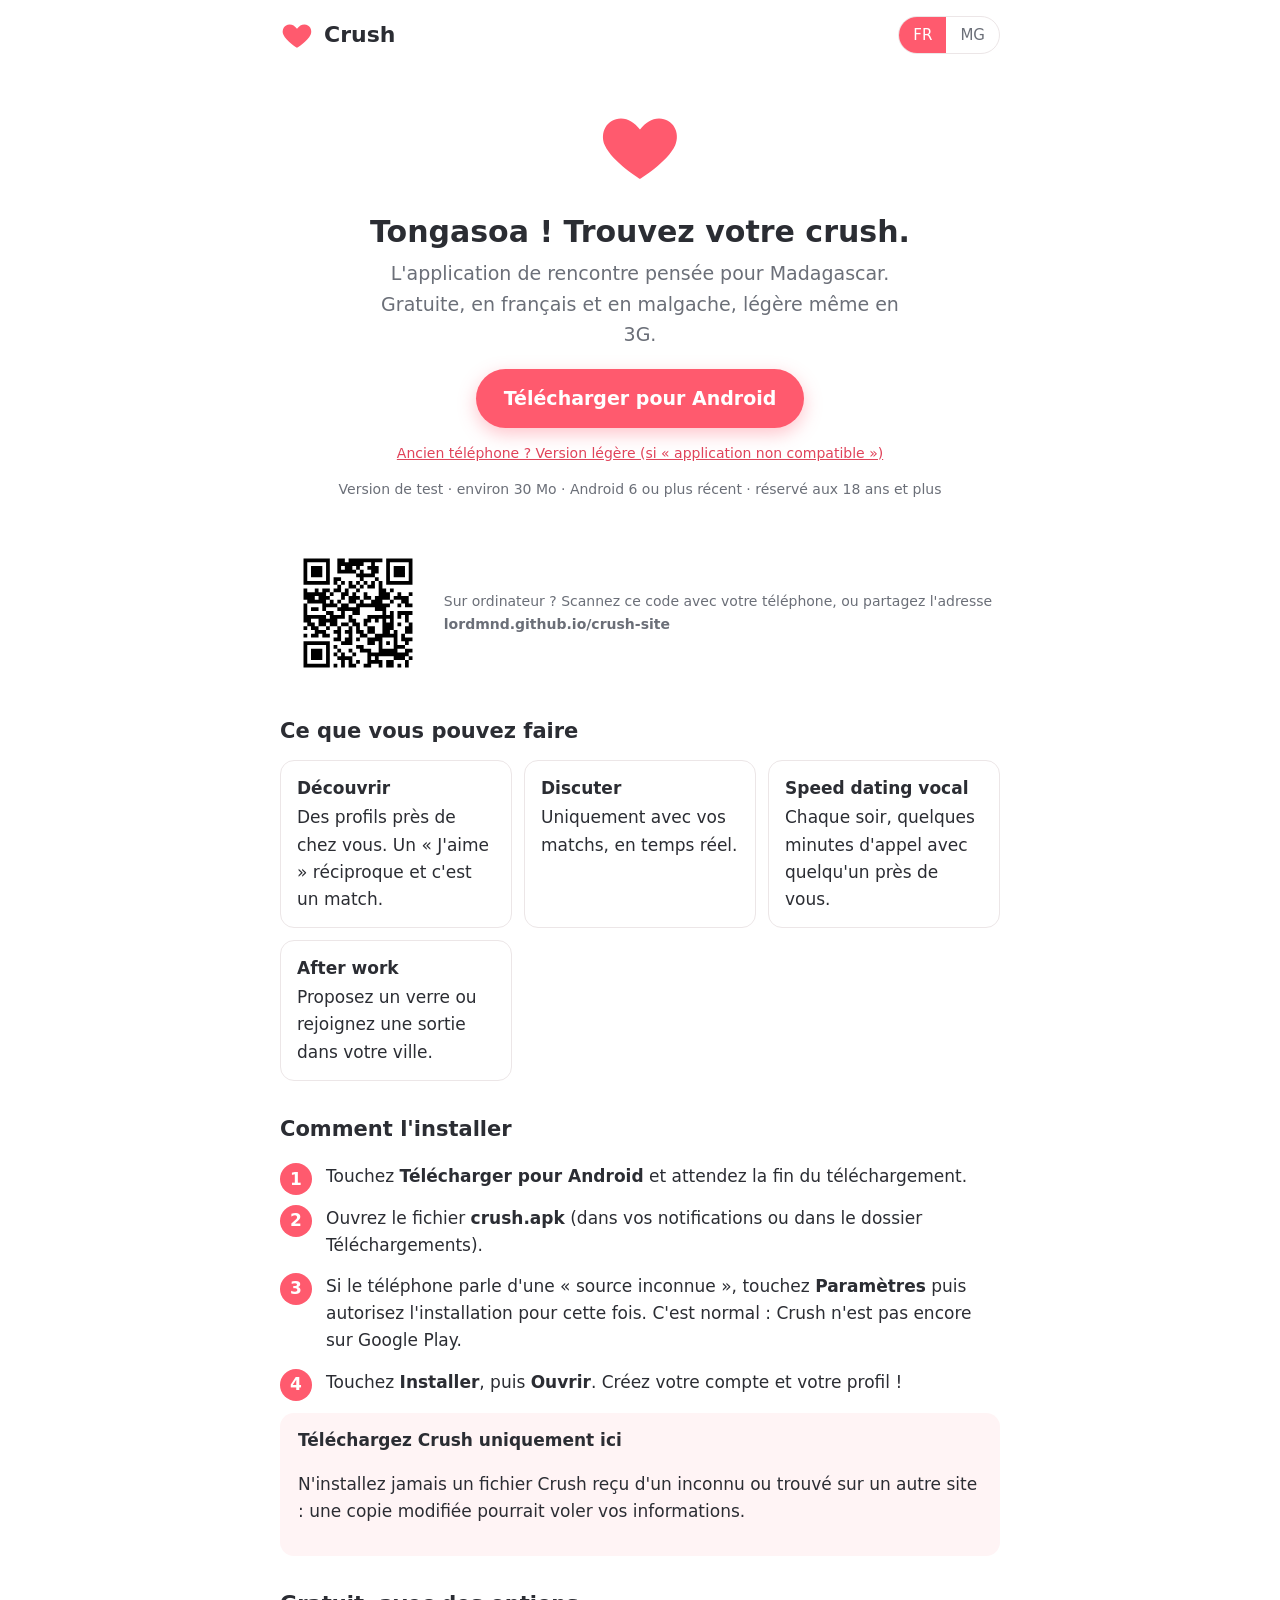
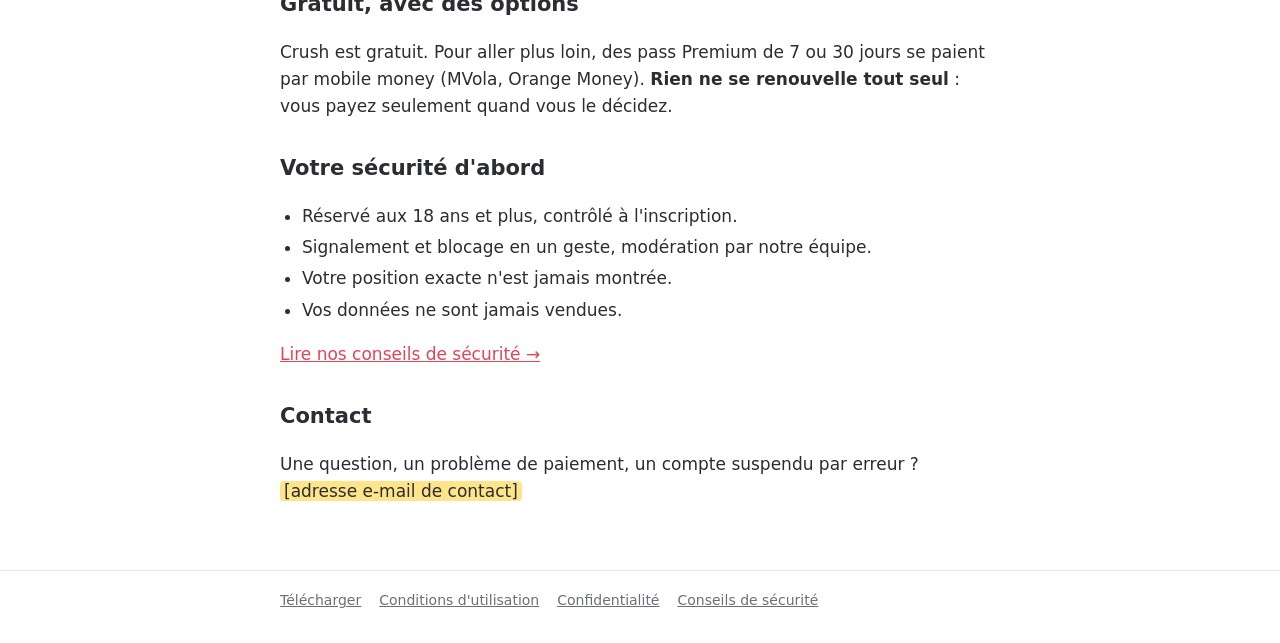
==== index.html @ 7dc88dc1 "APK de test 17 dans telecharger/ Co-Authored-By: Claude Opus 5.5 <noreply@anthropic.com> Claude-Sess" ====
<!DOCTYPE html>
<html lang="fr">
<head>
<meta charset="utf-8">
<meta name="viewport" content="width=device-width, initial-scale=1">
<title>Crush — L'appli de rencontre de Madagascar</title>
<meta name="titre-fr" content="Crush — L'appli de rencontre de Madagascar">
<meta name="titre-mg" content="Crush — Application fihaonana eto Madagasikara">
<meta name="description" content="Crush, l'application de rencontre pensée pour Madagascar. Gratuite, en français et en malgache. Téléchargez-la pour Android.">
<meta name="theme-color" content="#FF5A6E">
<meta property="og:title" content="Crush — L'appli de rencontre de Madagascar">
<meta property="og:description" content="Gratuite, en français et en malgache. Téléchargez-la pour Android.">
<link rel="icon" href="data:image/svg+xml,%3Csvg xmlns='http://www.w3.org/2000/svg' viewBox='0 0 24 24'%3E%3Cpath fill='%23FF5A6E' d='M12 21s-7.5-4.6-9.6-9.2C.9 8.4 3 4.5 6.8 4.5c2.1 0 3.6 1.1 5.2 3 1.6-1.9 3.1-3 5.2-3 3.8 0 5.9 3.9 4.4 7.3C19.5 16.4 12 21 12 21z'/%3E%3C/svg%3E">
<link rel="stylesheet" href="style.css">
<script src="langue.js"></script>
</head>
<body>
<header class="entete">
  <a class="logo" href="index.html"><svg viewBox="0 0 24 24" aria-hidden="true"><path fill="#FF5A6E" d="M12 21s-7.5-4.6-9.6-9.2C.9 8.4 3 4.5 6.8 4.5c2.1 0 3.6 1.1 5.2 3 1.6-1.9 3.1-3 5.2-3 3.8 0 5.9 3.9 4.4 7.3C19.5 16.4 12 21 12 21z"/></svg>Crush</a>
  <div class="langues" role="group" aria-label="Langue / Fiteny"><button data-lang="fr">FR</button><button data-lang="mg">MG</button></div>
</header>

<main>
<section class="hero">
  <svg class="coeur" viewBox="0 0 24 24" aria-hidden="true"><path fill="#FF5A6E" d="M12 21s-7.5-4.6-9.6-9.2C.9 8.4 3 4.5 6.8 4.5c2.1 0 3.6 1.1 5.2 3 1.6-1.9 3.1-3 5.2-3 3.8 0 5.9 3.9 4.4 7.3C19.5 16.4 12 21 12 21z"/></svg>
  <h1><span lang="fr">Tongasoa ! Trouvez votre crush.</span><span lang="mg">Tongasoa ! Hitady ny crush-nao.</span></h1>
  <p class="accroche">
    <span lang="fr">L'application de rencontre pensée pour Madagascar. Gratuite, en français et en malgache, légère même en 3G.</span>
    <span lang="mg">Application fihaonana natao ho an'i Madagasikara. Maimaim-poana, amin'ny teny frantsay sy malagasy, maivana na dia amin'ny 3G aza.</span>
  </p>
  <a class="bouton" id="telecharger" href="telecharger/crush.apk">
    <span lang="fr">Télécharger pour Android</span><span lang="mg">Haka ho an'ny Android</span>
  </a>
  <p class="petit"><a href="telecharger/crush-ancien-telephone.apk">
    <span lang="fr">Ancien téléphone ? Version légère (si « application non compatible »)</span>
    <span lang="mg">Finday taloha ? Dika maivana (raha « application non compatible »)</span></a></p>
  <p class="petit">
    <span lang="fr">Version de test · environ 30 Mo · Android 6 ou plus récent · réservé aux 18 ans et plus</span>
    <span lang="mg">Dika fanandramana · eo amin'ny 30 Mo · Android 6 na vaovao kokoa · ho an'ny 18 taona no ho miakatra ihany</span>
  </p>
</section>

<div class="qr">
  <img src="qr.svg" alt="QR code lordmnd.github.io/crush-site">
  <p class="petit"><span lang="fr">Sur ordinateur ? Scannez ce code avec votre téléphone, ou partagez l'adresse<br><strong>lordmnd.github.io/crush-site</strong></span>
  <span lang="mg">Amin'ny ordinatera ? Scanne amin'ny findainao ity kaody ity, na zarao ny adiresy<br><strong>lordmnd.github.io/crush-site</strong></span></p>
</div>

<h2><span lang="fr">Ce que vous pouvez faire</span><span lang="mg">Izay azonao atao</span></h2>
<div class="grille">
  <div class="carte"><strong><span lang="fr">Découvrir</span><span lang="mg">Hijery</span></strong>
    <span lang="fr">Des profils près de chez vous. Un « J'aime » réciproque et c'est un match.</span>
    <span lang="mg">Mombamomba olona akaiky anao. Raha samy manindry « Tiako » dia match.</span></div>
  <div class="carte"><strong><span lang="fr">Discuter</span><span lang="mg">Hiresaka</span></strong>
    <span lang="fr">Uniquement avec vos matchs, en temps réel.</span>
    <span lang="mg">Amin'ireo nifanaraka taminao ihany, mivantana.</span></div>
  <div class="carte"><strong><span lang="fr">Speed dating vocal</span><span lang="mg">Speed dating amin'ny feo</span></strong>
    <span lang="fr">Chaque soir, quelques minutes d'appel avec quelqu'un près de vous.</span>
    <span lang="mg">Isak'alina, antso minitra vitsy amin'olona akaiky anao.</span></div>
  <div class="carte"><strong>After work</strong>
    <span lang="fr">Proposez un verre ou rejoignez une sortie dans votre ville.</span>
    <span lang="mg">Manasa hisotro na manatevina fivoahana ao an-tanànanao.</span></div>
</div>

<h2><span lang="fr">Comment l'installer</span><span lang="mg">Ahoana ny fametrahana azy</span></h2>
<ol class="etapes">
  <li><span lang="fr">Touchez <strong>Télécharger pour Android</strong> et attendez la fin du téléchargement.</span>
      <span lang="mg">Tsindrio ny <strong>Haka ho an'ny Android</strong> ary andraso ho vita ny fakana.</span></li>
  <li><span lang="fr">Ouvrez le fichier <strong>crush.apk</strong> (dans vos notifications ou dans le dossier Téléchargements).</span>
      <span lang="mg">Sokafy ny rakitra <strong>crush.apk</strong> (ao amin'ny fampilazana na ao amin'ny dossier Téléchargements).</span></li>
  <li><span lang="fr">Si le téléphone parle d'une « source inconnue », touchez <strong>Paramètres</strong> puis autorisez l'installation pour cette fois. C'est normal : Crush n'est pas encore sur Google Play.</span>
      <span lang="mg">Raha milaza « source inconnue » ny finday, tsindrio ny <strong>Paramètres</strong> ary avelao hapetraka amin'ity indray mitoraka ity. Ara-dalàna izany : mbola tsy ao amin'ny Google Play i Crush.</span></li>
  <li><span lang="fr">Touchez <strong>Installer</strong>, puis <strong>Ouvrir</strong>. Créez votre compte et votre profil !</span>
      <span lang="mg">Tsindrio ny <strong>Installer</strong>, avy eo <strong>Ouvrir</strong>. Mamorona ny kaontinao sy ny mombamomba anao !</span></li>
</ol>

<div class="encadre">
  <strong><span lang="fr">Téléchargez Crush uniquement ici</span><span lang="mg">Eto ihany no alaina i Crush</span></strong>
  <p><span lang="fr">N'installez jamais un fichier Crush reçu d'un inconnu ou trouvé sur un autre site : une copie modifiée pourrait voler vos informations.</span>
     <span lang="mg">Aza apetraka mihitsy ny rakitra Crush noraisina tamin'olona tsy fantatra na hita tany amin'ny tranonkala hafa : mety hangalatra ny mombamomba anao ny dika novaina.</span></p>
</div>

<h2><span lang="fr">Gratuit, avec des options</span><span lang="mg">Maimaim-poana, misy safidy fanampiny</span></h2>
<p><span lang="fr">Crush est gratuit. Pour aller plus loin, des pass Premium de 7 ou 30 jours se paient par mobile money (MVola, Orange Money). <strong>Rien ne se renouvelle tout seul</strong> : vous payez seulement quand vous le décidez.</span>
   <span lang="mg">Maimaim-poana i Crush. Raha te hihoatra, misy pass Premium 7 na 30 andro aloa amin'ny mobile money (MVola, Orange Money). <strong>Tsy misy mihavao ho azy</strong> : rehefa tapa-kevitra ianao ihany no mandoa.</span></p>

<h2><span lang="fr">Votre sécurité d'abord</span><span lang="mg">Ny fiarovana anao aloha</span></h2>
<ul>
  <li><span lang="fr">Réservé aux 18 ans et plus, contrôlé à l'inscription.</span><span lang="mg">Ho an'ny 18 taona no ho miakatra ihany, hamarinina rehefa misoratra anarana.</span></li>
  <li><span lang="fr">Signalement et blocage en un geste, modération par notre équipe.</span><span lang="mg">Fitarainana sy fanakanana indray mitsindry, misy ekipa manara-maso.</span></li>
  <li><span lang="fr">Votre position exacte n'est jamais montrée.</span><span lang="mg">Tsy aseho mihitsy ny toerana misy anao marina.</span></li>
  <li><span lang="fr">Vos données ne sont jamais vendues.</span><span lang="mg">Tsy amidy mihitsy ny mombamomba anao.</span></li>
</ul>
<p><a href="securite.html"><span lang="fr">Lire nos conseils de sécurité →</span><span lang="mg">Vakio ny torohevitra momba ny fiarovana →</span></a></p>

<h2><span lang="fr">Contact</span><span lang="mg">Fifandraisana</span></h2>
<p><span lang="fr">Une question, un problème de paiement, un compte suspendu par erreur ?</span><span lang="mg">Misy fanontaniana, olana amin'ny fandoavam-bola, kaonty najanona tsy nahy ?</span>
   <span class="a-completer">[adresse e-mail de contact]</span></p>
</main>

<footer><div class="interieur">
  <a href="index.html"><span lang="fr">Télécharger</span><span lang="mg">Haka</span></a>
  <a href="cgu.html"><span lang="fr">Conditions d'utilisation</span><span lang="mg">Fepetra fampiasana</span></a>
  <a href="confidentialite.html"><span lang="fr">Confidentialité</span><span lang="mg">Tsiambaratelo</span></a>
  <a href="securite.html"><span lang="fr">Conseils de sécurité</span><span lang="mg">Torohevitra fiarovana</span></a>
</div></footer>
</body>
</html>
---- style.css ----
:root {
  --corail: #FF5A6E;
  --corail-fonce: #E0435A;
  --encre: #2B2D33;
  --gris: #6B6F78;
  --fond: #FFFFFF;
  --fond-doux: #FFF4F5;
  --trait: #ECE6E7;
}
@media (prefers-color-scheme: dark) {
  :root {
    --encre: #F2F2F4;
    --gris: #A8ACB5;
    --fond: #17181C;
    --fond-doux: #24202A;
    --trait: #33343B;
  }
}
* { box-sizing: border-box; }
html { -webkit-text-size-adjust: 100%; }
body {
  margin: 0;
  font-family: system-ui, -apple-system, "Segoe UI", Roboto, sans-serif;
  font-size: 17px;
  line-height: 1.6;
  color: var(--encre);
  background: var(--fond);
}
a { color: var(--corail-fonce); }
@media (prefers-color-scheme: dark) { a { color: var(--corail); } }

.entete {
  display: flex; align-items: center; justify-content: space-between;
  max-width: 760px; margin: 0 auto; padding: 16px 20px;
}
.logo { display: flex; align-items: center; gap: 10px; text-decoration: none; color: var(--encre); font-weight: 700; font-size: 22px; }
.logo svg { width: 34px; height: 34px; }
.langues { display: flex; border: 1px solid var(--trait); border-radius: 999px; overflow: hidden; }
.langues button {
  border: 0; background: transparent; color: var(--gris);
  padding: 6px 14px; font: inherit; font-size: 15px; cursor: pointer;
}
.langues button[aria-pressed="true"] { background: var(--corail); color: #fff; }

main { max-width: 760px; margin: 0 auto; padding: 8px 20px 48px; }
h1 { font-size: 30px; line-height: 1.2; margin: 16px 0 8px; }
h2 { font-size: 21px; margin: 32px 0 8px; }
h3 { font-size: 18px; margin: 20px 0 4px; }
.maj { color: var(--gris); font-size: 15px; margin-top: 0; }
ul, ol { padding-left: 22px; }
li { margin: 4px 0; }
table { border-collapse: collapse; width: 100%; font-size: 15px; margin: 8px 0; }
th, td { border: 1px solid var(--trait); padding: 8px; text-align: left; vertical-align: top; }
th { background: var(--fond-doux); }
.tableau { overflow-x: auto; }
.encadre { background: var(--fond-doux); border-radius: 14px; padding: 14px 18px; margin: 16px 0; }
.a-completer { background: #FFE58A; color: #2B2D33; padding: 0 4px; border-radius: 4px; }

/* Bascule de langue */
html[lang="fr"] [lang="mg"]:not(html), html[lang="mg"] [lang="fr"]:not(html) { display: none !important; }

/* Page d'accueil */
.hero { text-align: center; padding: 24px 0 8px; }
.hero svg.coeur { width: 88px; height: 88px; }
.hero p.accroche { font-size: 19px; color: var(--gris); margin: 4px auto 20px; max-width: 520px; }
.bouton {
  display: inline-block; background: var(--corail); color: #fff !important; text-decoration: none;
  font-weight: 700; font-size: 19px; padding: 14px 28px; border-radius: 999px;
  box-shadow: 0 6px 18px rgba(255, 90, 110, .35);
}
.bouton:active { background: var(--corail-fonce); }
.petit { font-size: 14px; color: var(--gris); }
.etapes { counter-reset: e; list-style: none; padding: 0; }
.etapes li { counter-increment: e; position: relative; padding-left: 46px; margin: 14px 0; }
.etapes li::before {
  content: counter(e); position: absolute; left: 0; top: 0;
  width: 32px; height: 32px; border-radius: 50%; background: var(--corail); color: #fff;
  display: flex; align-items: center; justify-content: center; font-weight: 700;
}
.grille { display: grid; grid-template-columns: repeat(auto-fit, minmax(200px, 1fr)); gap: 12px; margin: 12px 0; }
.carte { border: 1px solid var(--trait); border-radius: 14px; padding: 14px 16px; }
.carte strong { display: block; margin-bottom: 2px; }
.qr { display: flex; gap: 16px; align-items: center; justify-content: center; margin: 20px 0; }
.qr img { width: 140px; height: 140px; background: #fff; padding: 8px; border-radius: 12px; }

footer { border-top: 1px solid var(--trait); color: var(--gris); font-size: 14px; }
footer .interieur { max-width: 760px; margin: 0 auto; padding: 18px 20px 32px; display: flex; flex-wrap: wrap; gap: 8px 18px; }
footer a { color: var(--gris); }
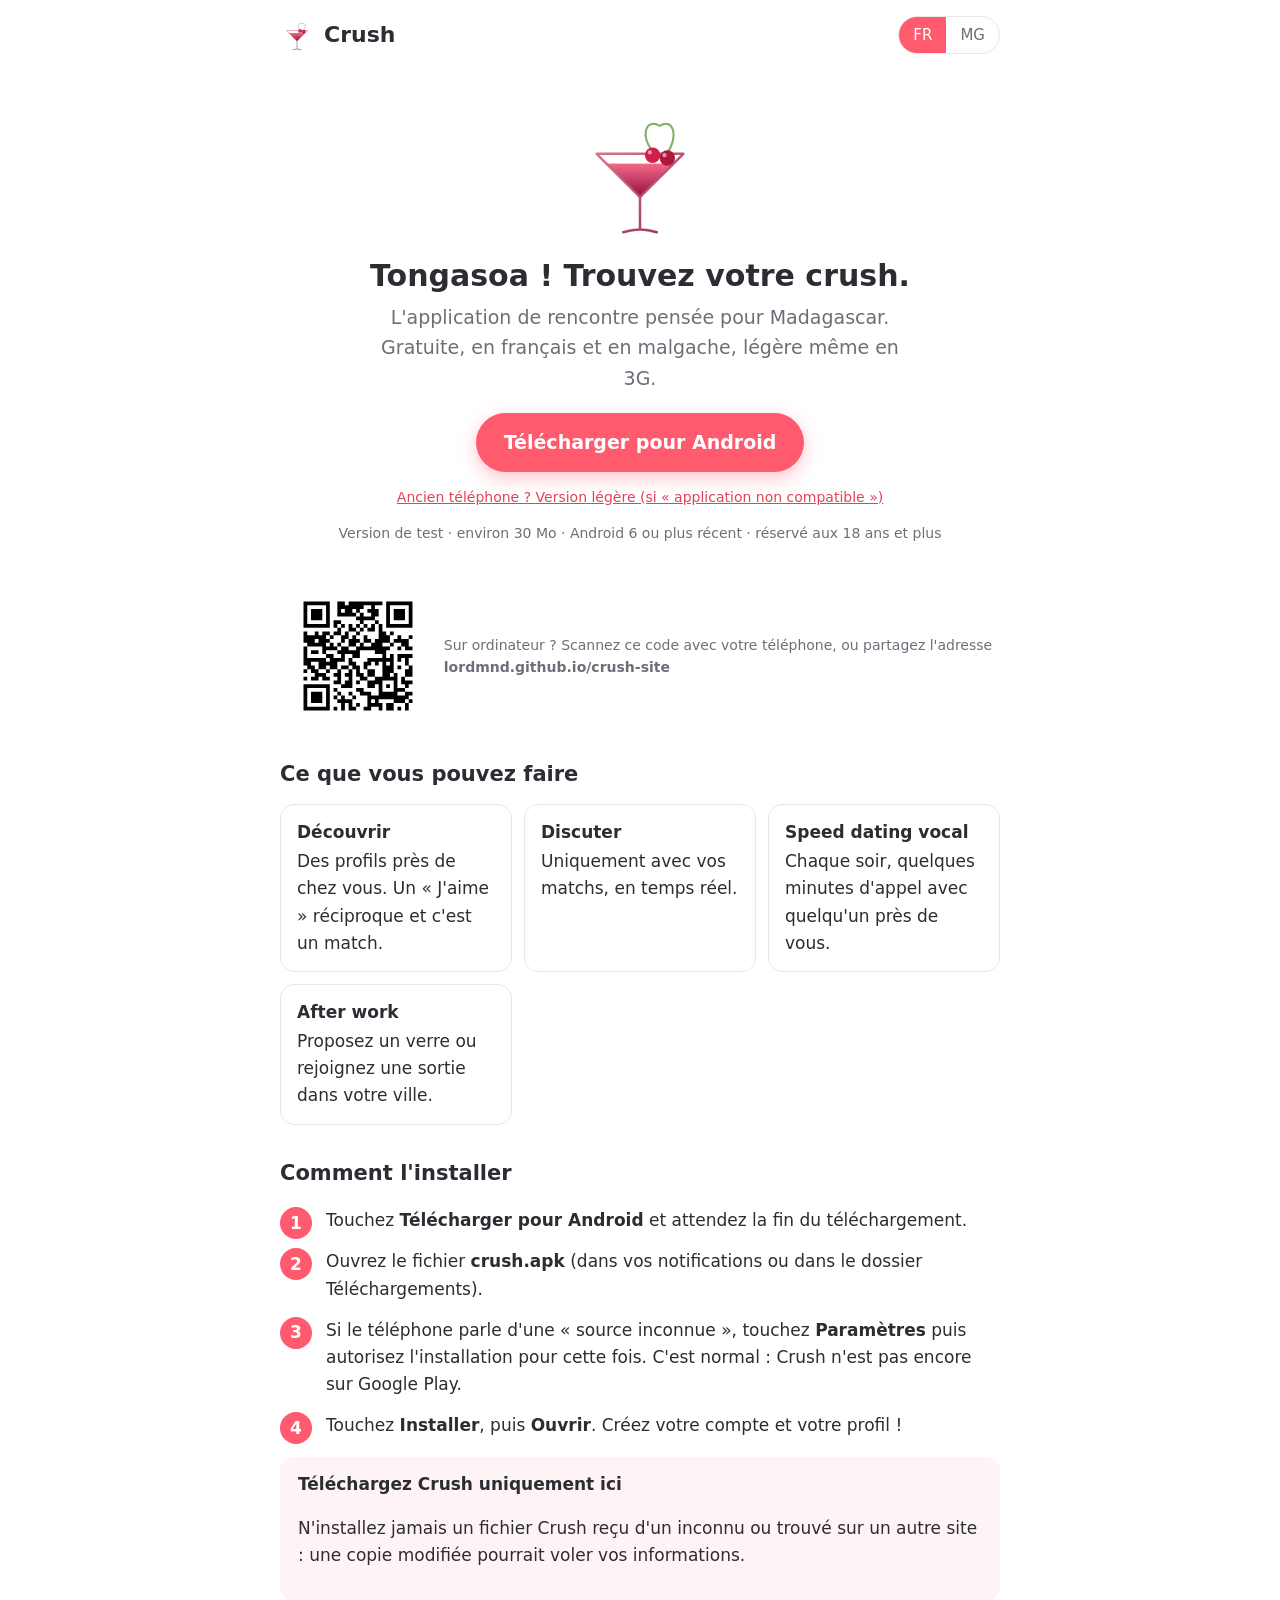
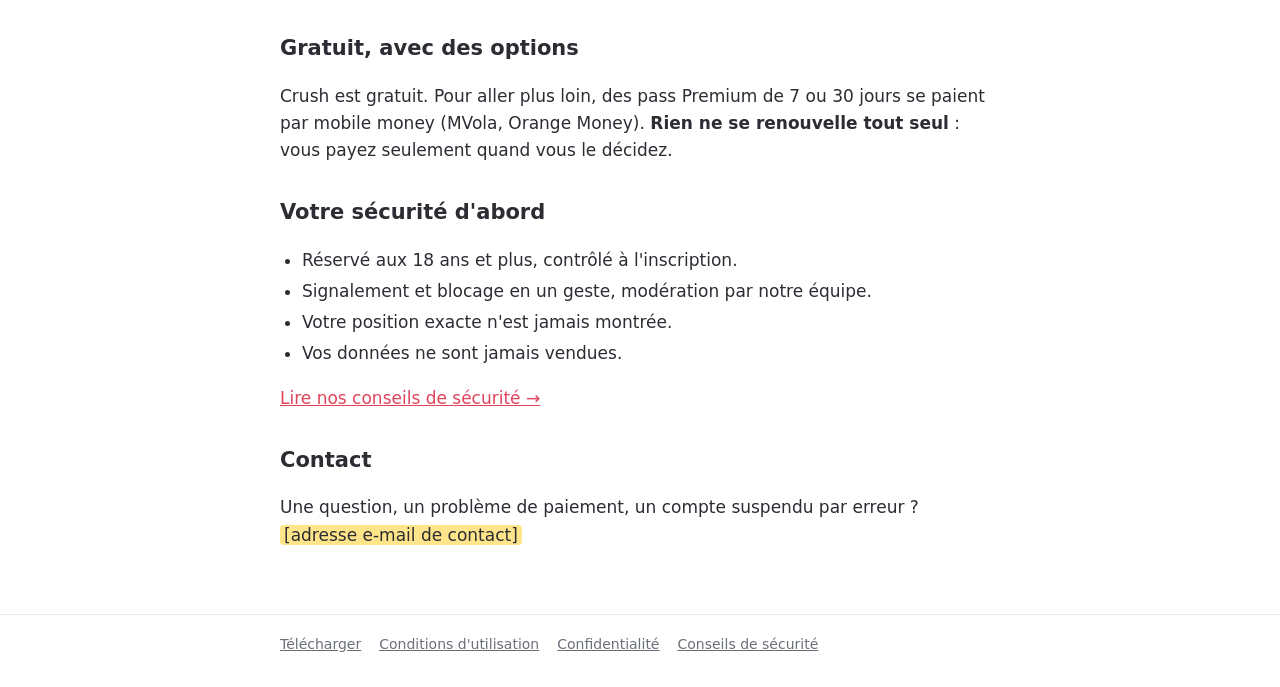
==== commit 31c819d3: "Nouveau logo (cocktail et cerises), favicon et image de partage Co-Authored-By: Claude Opus 5.5 <nor" ====
--- a/index.html
+++ b/index.html
@@ -7,22 +7,53 @@
 <meta name="titre-fr" content="Crush — L'appli de rencontre de Madagascar">
 <meta name="titre-mg" content="Crush — Application fihaonana eto Madagasikara">
 <meta name="description" content="Crush, l'application de rencontre pensée pour Madagascar. Gratuite, en français et en malgache. Téléchargez-la pour Android.">
-<meta name="theme-color" content="#FF5A6E">
+<meta name="theme-color" content="#1E0816">
 <meta property="og:title" content="Crush — L'appli de rencontre de Madagascar">
+<meta property="og:image" content="https://lordmnd.github.io/crush-site/logo-crush.png">
 <meta property="og:description" content="Gratuite, en français et en malgache. Téléchargez-la pour Android.">
-<link rel="icon" href="data:image/svg+xml,%3Csvg xmlns='http://www.w3.org/2000/svg' viewBox='0 0 24 24'%3E%3Cpath fill='%23FF5A6E' d='M12 21s-7.5-4.6-9.6-9.2C.9 8.4 3 4.5 6.8 4.5c2.1 0 3.6 1.1 5.2 3 1.6-1.9 3.1-3 5.2-3 3.8 0 5.9 3.9 4.4 7.3C19.5 16.4 12 21 12 21z'/%3E%3C/svg%3E">
+<link rel="icon" href="favicon.png">
 <link rel="stylesheet" href="style.css">
 <script src="langue.js"></script>
 </head>
 <body>
 <header class="entete">
-  <a class="logo" href="index.html"><svg viewBox="0 0 24 24" aria-hidden="true"><path fill="#FF5A6E" d="M12 21s-7.5-4.6-9.6-9.2C.9 8.4 3 4.5 6.8 4.5c2.1 0 3.6 1.1 5.2 3 1.6-1.9 3.1-3 5.2-3 3.8 0 5.9 3.9 4.4 7.3C19.5 16.4 12 21 12 21z"/></svg>Crush</a>
+  <a class="logo" href="index.html"><svg width="34" height="34" viewBox="0 0 200 200" aria-hidden="true" data-r="img" aria-label="Variante : verre à cocktail et deux cerises dont les queues forment un cœur" style="display: block">
+<defs>
+<linearGradient id="mindh1v" x1="0" y1="80" x2="0" y2="130" gradientUnits="userSpaceOnUse"><stop offset="0" stop-color="#FF7A92"></stop><stop offset="1" stop-color="#A3184A"></stop></linearGradient>
+<linearGradient id="mindh1o" x1="40" y1="60" x2="140" y2="190" gradientUnits="userSpaceOnUse"><stop offset="0" stop-color="#D9788C"></stop><stop offset="1" stop-color="#9E3A55"></stop></linearGradient>
+<clipPath id="mindh1c"><path d="M38 74 L162 74 L100 136 Z"></path></clipPath>
+</defs>
+<g clip-path="url(#mindh1c)"><rect x="30" y="70" width="140" height="70" fill="#FFFFFF" fill-opacity="0.07"></rect><rect x="30" y="88" width="140" height="60" fill="url(#mindh1v)"></rect></g>
+<path d="M38 74 L162 74 L100 136 Z" fill="none" stroke="url(#mindh1o)" stroke-width="3.4" stroke-linejoin="round"></path>
+<path d="M100 136 L100 180" stroke="url(#mindh1o)" stroke-width="3.6" stroke-linecap="round"></path>
+<path d="M76 186 Q 100 178 124 186" fill="none" stroke="url(#mindh1o)" stroke-width="3.6" stroke-linecap="round"></path>
+<path d="M118 70 C 100 50 108 22 128 34 C 148 22 156 50 138 74" fill="none" stroke="#7FB069" stroke-width="3" stroke-linecap="round"></path>
+<circle cx="118" cy="76" r="11" fill="#D21F4A"></circle>
+<circle cx="139" cy="80" r="11" fill="#B0173D"></circle>
+<circle cx="114" cy="72" r="3" fill="#FFFFFF" fill-opacity="0.55"></circle>
+<circle cx="135" cy="76" r="3" fill="#FFFFFF" fill-opacity="0.55"></circle>
+</svg>Crush</a>
   <div class="langues" role="group" aria-label="Langue / Fiteny"><button data-lang="fr">FR</button><button data-lang="mg">MG</button></div>
 </header>
 
 <main>
 <section class="hero">
-  <svg class="coeur" viewBox="0 0 24 24" aria-hidden="true"><path fill="#FF5A6E" d="M12 21s-7.5-4.6-9.6-9.2C.9 8.4 3 4.5 6.8 4.5c2.1 0 3.6 1.1 5.2 3 1.6-1.9 3.1-3 5.2-3 3.8 0 5.9 3.9 4.4 7.3C19.5 16.4 12 21 12 21z"/></svg>
+  <svg width="140" height="140" viewBox="0 0 200 200" role="img" aria-label="Variante : verre à cocktail et deux cerises dont les queues forment un cœur" class="coeur" style="display: block; margin: 0 auto">
+<defs>
+<linearGradient id="mherov" x1="0" y1="80" x2="0" y2="130" gradientUnits="userSpaceOnUse"><stop offset="0" stop-color="#FF7A92"></stop><stop offset="1" stop-color="#A3184A"></stop></linearGradient>
+<linearGradient id="mheroo" x1="40" y1="60" x2="140" y2="190" gradientUnits="userSpaceOnUse"><stop offset="0" stop-color="#D9788C"></stop><stop offset="1" stop-color="#9E3A55"></stop></linearGradient>
+<clipPath id="mheroc"><path d="M38 74 L162 74 L100 136 Z"></path></clipPath>
+</defs>
+<g clip-path="url(#mheroc)"><rect x="30" y="70" width="140" height="70" fill="#FFFFFF" fill-opacity="0.07"></rect><rect x="30" y="88" width="140" height="60" fill="url(#mherov)"></rect></g>
+<path d="M38 74 L162 74 L100 136 Z" fill="none" stroke="url(#mheroo)" stroke-width="3.4" stroke-linejoin="round"></path>
+<path d="M100 136 L100 180" stroke="url(#mheroo)" stroke-width="3.6" stroke-linecap="round"></path>
+<path d="M76 186 Q 100 178 124 186" fill="none" stroke="url(#mheroo)" stroke-width="3.6" stroke-linecap="round"></path>
+<path d="M118 70 C 100 50 108 22 128 34 C 148 22 156 50 138 74" fill="none" stroke="#7FB069" stroke-width="3" stroke-linecap="round"></path>
+<circle cx="118" cy="76" r="11" fill="#D21F4A"></circle>
+<circle cx="139" cy="80" r="11" fill="#B0173D"></circle>
+<circle cx="114" cy="72" r="3" fill="#FFFFFF" fill-opacity="0.55"></circle>
+<circle cx="135" cy="76" r="3" fill="#FFFFFF" fill-opacity="0.55"></circle>
+</svg>
   <h1><span lang="fr">Tongasoa ! Trouvez votre crush.</span><span lang="mg">Tongasoa ! Hitady ny crush-nao.</span></h1>
   <p class="accroche">
     <span lang="fr">L'application de rencontre pensée pour Madagascar. Gratuite, en français et en malgache, légère même en 3G.</span>
--- a/style.css
+++ b/style.css
@@ -34,7 +34,7 @@
   max-width: 760px; margin: 0 auto; padding: 16px 20px;
 }
 .logo { display: flex; align-items: center; gap: 10px; text-decoration: none; color: var(--encre); font-weight: 700; font-size: 22px; }
-.logo svg { width: 34px; height: 34px; }
+.logo svg { width: 34px; height: 34px; flex: none; }
 .langues { display: flex; border: 1px solid var(--trait); border-radius: 999px; overflow: hidden; }
 .langues button {
   border: 0; background: transparent; color: var(--gris);
@@ -61,7 +61,7 @@
 
 /* Page d'accueil */
 .hero { text-align: center; padding: 24px 0 8px; }
-.hero svg.coeur { width: 88px; height: 88px; }
+.hero svg.coeur { width: 140px; height: 140px; }
 .hero p.accroche { font-size: 19px; color: var(--gris); margin: 4px auto 20px; max-width: 520px; }
 .bouton {
   display: inline-block; background: var(--corail); color: #fff !important; text-decoration: none;
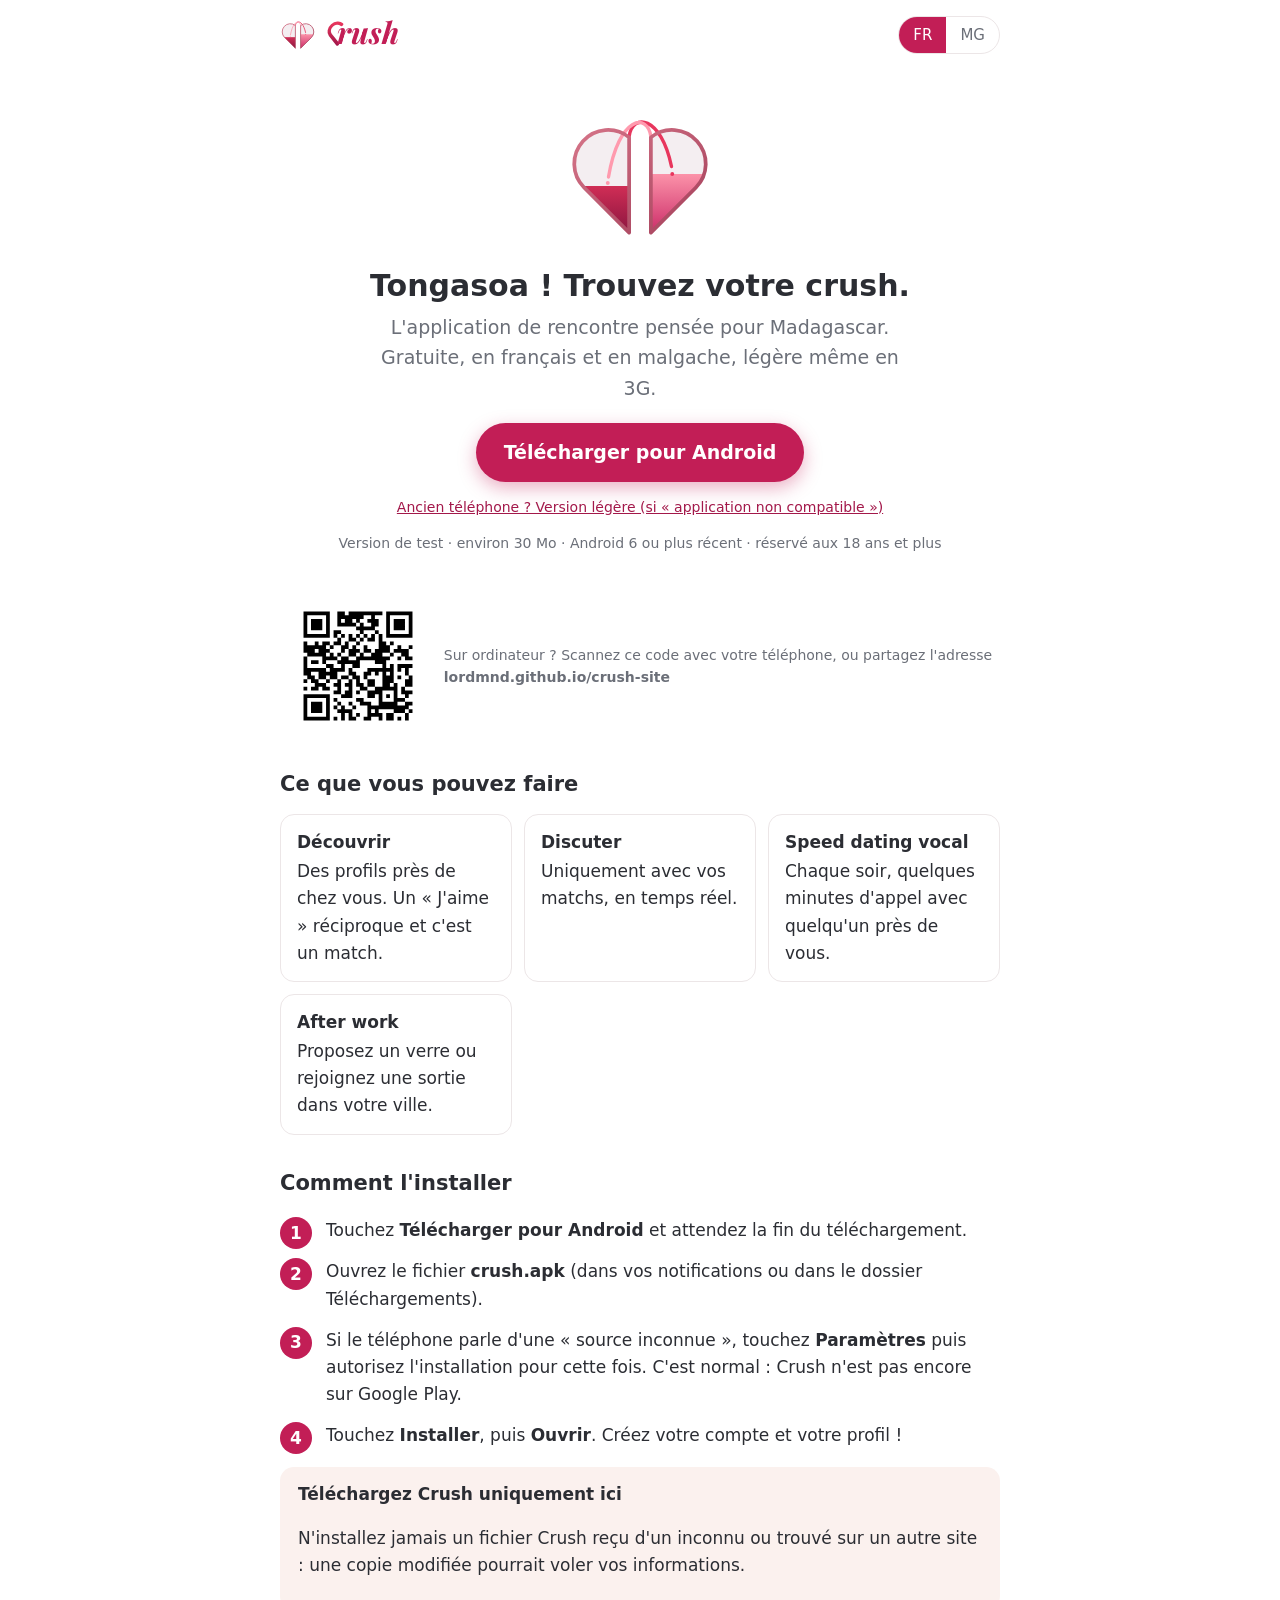
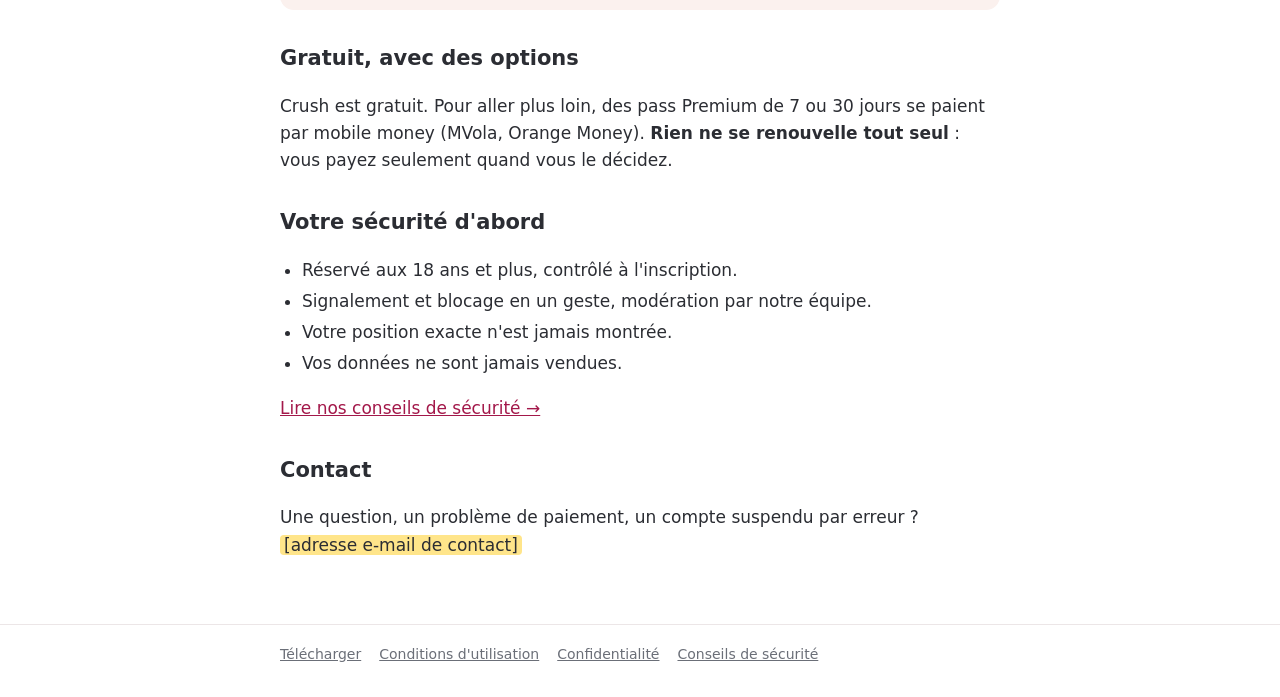
==== commit 2b859958: "Nouveau logo et mot « crush » au c en demi-cœur Co-Authored-By: Claude Opus 5.5 <noreply@anthropic.c" ====
--- a/index.html
+++ b/index.html
@@ -12,47 +12,55 @@
 <meta property="og:image" content="https://lordmnd.github.io/crush-site/logo-crush.png">
 <meta property="og:description" content="Gratuite, en français et en malgache. Téléchargez-la pour Android.">
 <link rel="icon" href="favicon.png">
+<link rel="preconnect" href="https://fonts.googleapis.com">
+<link href="https://fonts.googleapis.com/css2?family=Playfair+Display:ital,wght@1,700&display=swap" rel="stylesheet">
 <link rel="stylesheet" href="style.css">
 <script src="langue.js"></script>
 </head>
 <body>
 <header class="entete">
-  <a class="logo" href="index.html"><svg width="34" height="34" viewBox="0 0 200 200" aria-hidden="true" data-r="img" aria-label="Variante : verre à cocktail et deux cerises dont les queues forment un cœur" style="display: block">
+  <a class="logo" href="index.html" aria-label="Crush, accueil"><svg width="36" height="36" viewBox="0 0 200 200" aria-hidden="true" aria-label="Logo Crush : deux moitiés de cœur, comme deux verres qui se remplissent l'un l'autre" style="display: block">
 <defs>
-<linearGradient id="mindh1v" x1="0" y1="80" x2="0" y2="130" gradientUnits="userSpaceOnUse"><stop offset="0" stop-color="#FF7A92"></stop><stop offset="1" stop-color="#A3184A"></stop></linearGradient>
-<linearGradient id="mindh1o" x1="40" y1="60" x2="140" y2="190" gradientUnits="userSpaceOnUse"><stop offset="0" stop-color="#D9788C"></stop><stop offset="1" stop-color="#9E3A55"></stop></linearGradient>
-<clipPath id="mindh1c"><path d="M38 74 L162 74 L100 136 Z"></path></clipPath>
+<linearGradient id="rindhv" x1="0" y1="90" x2="0" y2="190" gradientUnits="userSpaceOnUse"><stop offset="0" stop-color="#E8365D"></stop><stop offset="1" stop-color="#7A0F3A"></stop></linearGradient>
+<linearGradient id="rindhw" x1="0" y1="90" x2="0" y2="190" gradientUnits="userSpaceOnUse"><stop offset="0" stop-color="#FF9AAE"></stop><stop offset="1" stop-color="#C2185B"></stop></linearGradient>
+<linearGradient id="rindho" x1="20" y1="20" x2="180" y2="190" gradientUnits="userSpaceOnUse"><stop offset="0" stop-color="#D9788C"></stop><stop offset="1" stop-color="#9E3A55"></stop></linearGradient>
+<clipPath id="rindhg"><path d="M96.5 43.2 A45 45 0 0 0 36.4 110 L96.5 170.1 Z" transform="translate(-11 4)"></path></clipPath>
+<clipPath id="rindhd"><path d="M103.5 43.2 A45 45 0 0 1 163.6 110 L103.5 170.1 Z" transform="translate(11 4)"></path></clipPath>
 </defs>
-<g clip-path="url(#mindh1c)"><rect x="30" y="70" width="140" height="70" fill="#FFFFFF" fill-opacity="0.07"></rect><rect x="30" y="88" width="140" height="60" fill="url(#mindh1v)"></rect></g>
-<path d="M38 74 L162 74 L100 136 Z" fill="none" stroke="url(#mindh1o)" stroke-width="3.4" stroke-linejoin="round"></path>
-<path d="M100 136 L100 180" stroke="url(#mindh1o)" stroke-width="3.6" stroke-linecap="round"></path>
-<path d="M76 186 Q 100 178 124 186" fill="none" stroke="url(#mindh1o)" stroke-width="3.6" stroke-linecap="round"></path>
-<path d="M118 70 C 100 50 108 22 128 34 C 148 22 156 50 138 74" fill="none" stroke="#7FB069" stroke-width="3" stroke-linecap="round"></path>
-<circle cx="118" cy="76" r="11" fill="#D21F4A"></circle>
-<circle cx="139" cy="80" r="11" fill="#B0173D"></circle>
-<circle cx="114" cy="72" r="3" fill="#FFFFFF" fill-opacity="0.55"></circle>
-<circle cx="135" cy="76" r="3" fill="#FFFFFF" fill-opacity="0.55"></circle>
-</svg>Crush</a>
+<g clip-path="url(#rindhg)"><rect x="-20" y="0" width="240" height="220" fill="#6B1236" fill-opacity="0.07"></rect><rect x="-20" y="112" width="240" height="100" fill="url(#rindhv)"></rect></g>
+<g clip-path="url(#rindhd)"><rect x="-20" y="0" width="240" height="220" fill="#6B1236" fill-opacity="0.07"></rect><rect x="-20" y="96" width="240" height="110" fill="url(#rindhw)"></rect></g>
+<path d="M85.5 46 C 90 14 128 18 142 86" fill="none" stroke="#E8365D" stroke-width="4.5" stroke-linecap="round"></path>
+<path d="M114.5 46 C 110 14 72 18 58 100" fill="none" stroke="#FF9AAE" stroke-width="4.5" stroke-linecap="round"></path>
+<circle cx="143" cy="96" r="2.6" fill="#E8365D"></circle><circle cx="57" cy="108" r="2.6" fill="#FF9AAE"></circle>
+<path d="M96.5 43.2 A45 45 0 0 0 36.4 110 L96.5 170.1 Z" transform="translate(-11 4)" fill="none" stroke="url(#rindho)" stroke-width="5" stroke-linejoin="round"></path>
+<path d="M103.5 43.2 A45 45 0 0 1 163.6 110 L103.5 170.1 Z" transform="translate(11 4)" fill="none" stroke="url(#rindho)" stroke-width="5" stroke-linejoin="round"></path>
+</svg><svg width="60" height="30" viewBox="0 0 59.9 30.0" aria-hidden="true" aria-label="crush" style="display: block; overflow: visible">
+<defs><linearGradient id="windm" x1="0" y1="0" x2="0" y2="1"><stop offset="0" stop-color="#E8365D"></stop><stop offset="1" stop-color="#A3184A"></stop></linearGradient></defs>
+<g transform="translate(2.25 -2.07) skewX(-12) scale(0.1533)">
+<path d="M96.5 43.2 A45 45 0 0 0 36.4 110 L96.5 170.1" fill="none" stroke="url(#windm)" stroke-width="21.5" stroke-linecap="round" stroke-linejoin="round"></path>
+</g>
+<text x="11.3" y="24.0" font-family="Playfair Display, Georgia, serif" font-style="italic" font-weight="700" font-size="30" fill="#C21E56">rush</text>
+</svg></a>
   <div class="langues" role="group" aria-label="Langue / Fiteny"><button data-lang="fr">FR</button><button data-lang="mg">MG</button></div>
 </header>
 
 <main>
 <section class="hero">
-  <svg width="140" height="140" viewBox="0 0 200 200" role="img" aria-label="Variante : verre à cocktail et deux cerises dont les queues forment un cœur" class="coeur" style="display: block; margin: 0 auto">
+  <svg width="150" height="150" viewBox="0 0 200 200" role="img" aria-label="Logo Crush : deux moitiés de cœur, comme deux verres qui se remplissent l'un l'autre" class="coeur" style="display: block; margin: 0 auto">
 <defs>
-<linearGradient id="mherov" x1="0" y1="80" x2="0" y2="130" gradientUnits="userSpaceOnUse"><stop offset="0" stop-color="#FF7A92"></stop><stop offset="1" stop-color="#A3184A"></stop></linearGradient>
-<linearGradient id="mheroo" x1="40" y1="60" x2="140" y2="190" gradientUnits="userSpaceOnUse"><stop offset="0" stop-color="#D9788C"></stop><stop offset="1" stop-color="#9E3A55"></stop></linearGradient>
-<clipPath id="mheroc"><path d="M38 74 L162 74 L100 136 Z"></path></clipPath>
+<linearGradient id="rherov" x1="0" y1="90" x2="0" y2="190" gradientUnits="userSpaceOnUse"><stop offset="0" stop-color="#E8365D"></stop><stop offset="1" stop-color="#7A0F3A"></stop></linearGradient>
+<linearGradient id="rherow" x1="0" y1="90" x2="0" y2="190" gradientUnits="userSpaceOnUse"><stop offset="0" stop-color="#FF9AAE"></stop><stop offset="1" stop-color="#C2185B"></stop></linearGradient>
+<linearGradient id="rheroo" x1="20" y1="20" x2="180" y2="190" gradientUnits="userSpaceOnUse"><stop offset="0" stop-color="#D9788C"></stop><stop offset="1" stop-color="#9E3A55"></stop></linearGradient>
+<clipPath id="rherog"><path d="M96.5 43.2 A45 45 0 0 0 36.4 110 L96.5 170.1 Z" transform="translate(-11 4)"></path></clipPath>
+<clipPath id="rherod"><path d="M103.5 43.2 A45 45 0 0 1 163.6 110 L103.5 170.1 Z" transform="translate(11 4)"></path></clipPath>
 </defs>
-<g clip-path="url(#mheroc)"><rect x="30" y="70" width="140" height="70" fill="#FFFFFF" fill-opacity="0.07"></rect><rect x="30" y="88" width="140" height="60" fill="url(#mherov)"></rect></g>
-<path d="M38 74 L162 74 L100 136 Z" fill="none" stroke="url(#mheroo)" stroke-width="3.4" stroke-linejoin="round"></path>
-<path d="M100 136 L100 180" stroke="url(#mheroo)" stroke-width="3.6" stroke-linecap="round"></path>
-<path d="M76 186 Q 100 178 124 186" fill="none" stroke="url(#mheroo)" stroke-width="3.6" stroke-linecap="round"></path>
-<path d="M118 70 C 100 50 108 22 128 34 C 148 22 156 50 138 74" fill="none" stroke="#7FB069" stroke-width="3" stroke-linecap="round"></path>
-<circle cx="118" cy="76" r="11" fill="#D21F4A"></circle>
-<circle cx="139" cy="80" r="11" fill="#B0173D"></circle>
-<circle cx="114" cy="72" r="3" fill="#FFFFFF" fill-opacity="0.55"></circle>
-<circle cx="135" cy="76" r="3" fill="#FFFFFF" fill-opacity="0.55"></circle>
+<g clip-path="url(#rherog)"><rect x="-20" y="0" width="240" height="220" fill="#6B1236" fill-opacity="0.07"></rect><rect x="-20" y="112" width="240" height="100" fill="url(#rherov)"></rect></g>
+<g clip-path="url(#rherod)"><rect x="-20" y="0" width="240" height="220" fill="#6B1236" fill-opacity="0.07"></rect><rect x="-20" y="96" width="240" height="110" fill="url(#rherow)"></rect></g>
+<path d="M85.5 46 C 90 14 128 18 142 86" fill="none" stroke="#E8365D" stroke-width="4.5" stroke-linecap="round"></path>
+<path d="M114.5 46 C 110 14 72 18 58 100" fill="none" stroke="#FF9AAE" stroke-width="4.5" stroke-linecap="round"></path>
+<circle cx="143" cy="96" r="2.6" fill="#E8365D"></circle><circle cx="57" cy="108" r="2.6" fill="#FF9AAE"></circle>
+<path d="M96.5 43.2 A45 45 0 0 0 36.4 110 L96.5 170.1 Z" transform="translate(-11 4)" fill="none" stroke="url(#rheroo)" stroke-width="5" stroke-linejoin="round"></path>
+<path d="M103.5 43.2 A45 45 0 0 1 163.6 110 L103.5 170.1 Z" transform="translate(11 4)" fill="none" stroke="url(#rheroo)" stroke-width="5" stroke-linejoin="round"></path>
 </svg>
   <h1><span lang="fr">Tongasoa ! Trouvez votre crush.</span><span lang="mg">Tongasoa ! Hitady ny crush-nao.</span></h1>
   <p class="accroche">
--- a/style.css
+++ b/style.css
@@ -1,19 +1,19 @@
 :root {
-  --corail: #FF5A6E;
-  --corail-fonce: #E0435A;
+  --corail: #C21E56;
+  --corail-fonce: #A3184A;
   --encre: #2B2D33;
   --gris: #6B6F78;
   --fond: #FFFFFF;
-  --fond-doux: #FFF4F5;
+  --fond-doux: #FBF1EE;
   --trait: #ECE6E7;
 }
 @media (prefers-color-scheme: dark) {
   :root {
     --encre: #F2F2F4;
     --gris: #A8ACB5;
-    --fond: #17181C;
-    --fond-doux: #24202A;
-    --trait: #33343B;
+    --fond: #1E0816;
+    --fond-doux: #2C1222;
+    --trait: #3D2232;
   }
 }
 * { box-sizing: border-box; }
@@ -27,14 +27,14 @@
   background: var(--fond);
 }
 a { color: var(--corail-fonce); }
-@media (prefers-color-scheme: dark) { a { color: var(--corail); } }
+@media (prefers-color-scheme: dark) { a { color: #FF7A92; } }
 
 .entete {
   display: flex; align-items: center; justify-content: space-between;
   max-width: 760px; margin: 0 auto; padding: 16px 20px;
 }
 .logo { display: flex; align-items: center; gap: 10px; text-decoration: none; color: var(--encre); font-weight: 700; font-size: 22px; }
-.logo svg { width: 34px; height: 34px; flex: none; }
+.logo svg { flex: none; }
 .langues { display: flex; border: 1px solid var(--trait); border-radius: 999px; overflow: hidden; }
 .langues button {
   border: 0; background: transparent; color: var(--gris);
@@ -61,12 +61,12 @@
 
 /* Page d'accueil */
 .hero { text-align: center; padding: 24px 0 8px; }
-.hero svg.coeur { width: 140px; height: 140px; }
+.hero svg.coeur { width: 150px; height: 150px; }
 .hero p.accroche { font-size: 19px; color: var(--gris); margin: 4px auto 20px; max-width: 520px; }
 .bouton {
   display: inline-block; background: var(--corail); color: #fff !important; text-decoration: none;
   font-weight: 700; font-size: 19px; padding: 14px 28px; border-radius: 999px;
-  box-shadow: 0 6px 18px rgba(255, 90, 110, .35);
+  box-shadow: 0 6px 18px rgba(194, 30, 86, .35);
 }
 .bouton:active { background: var(--corail-fonce); }
 .petit { font-size: 14px; color: var(--gris); }
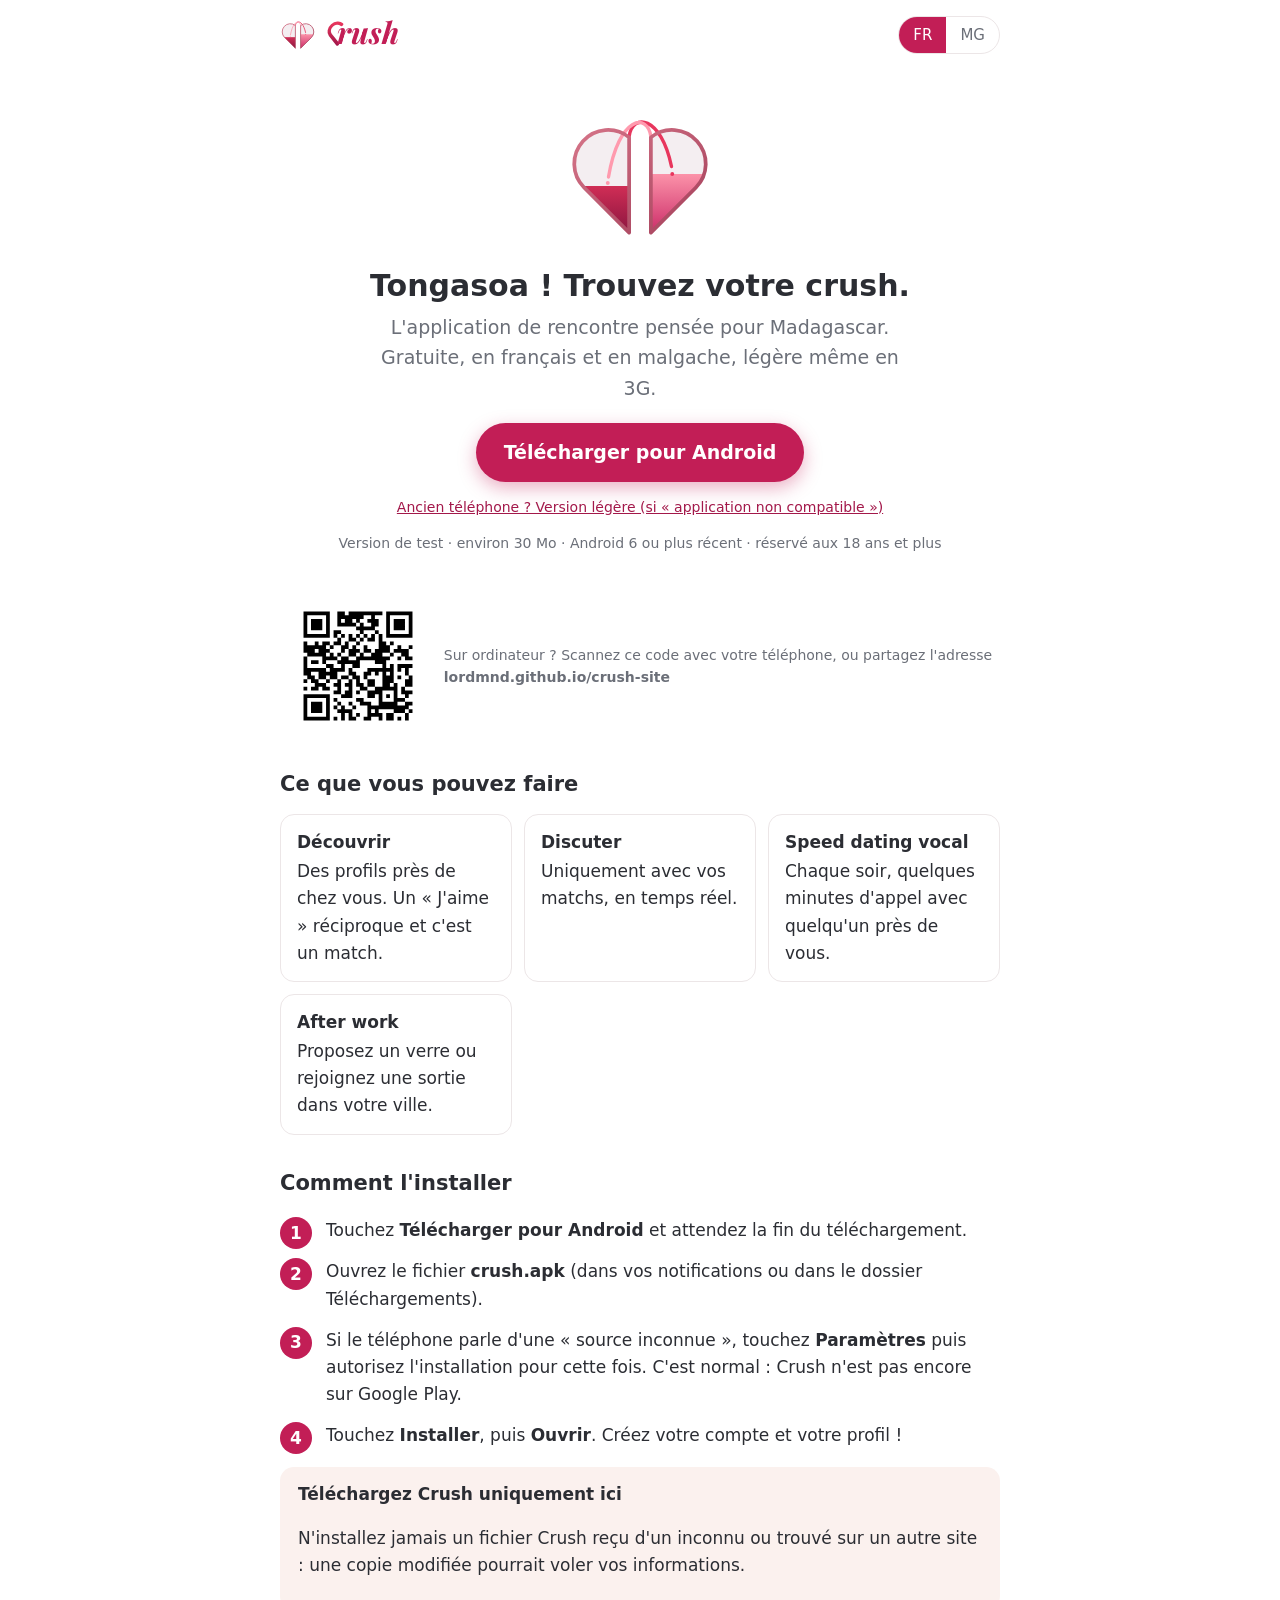
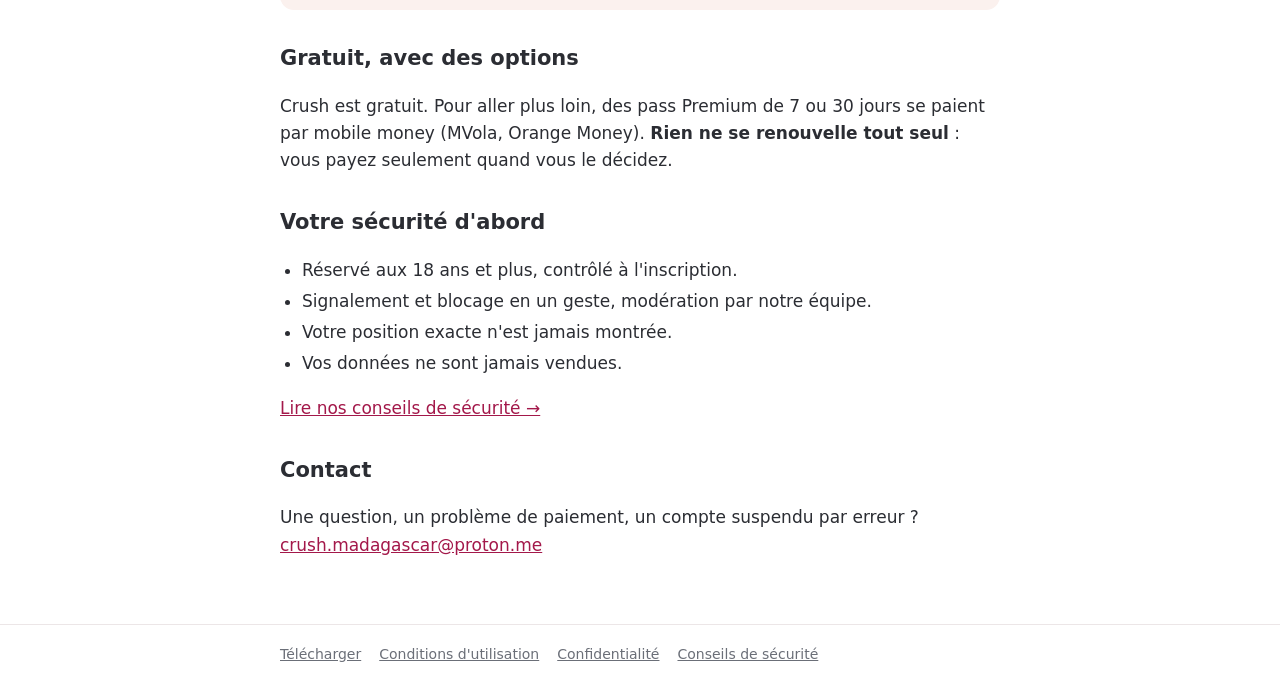
==== commit 40dc0cf4: "Adresse de contact : crush.madagascar@proton.me Co-Authored-By: Claude Opus 5.5 <noreply@anthropic.c" ====
--- a/index.html
+++ b/index.html
@@ -134,7 +134,7 @@
 
 <h2><span lang="fr">Contact</span><span lang="mg">Fifandraisana</span></h2>
 <p><span lang="fr">Une question, un problème de paiement, un compte suspendu par erreur ?</span><span lang="mg">Misy fanontaniana, olana amin'ny fandoavam-bola, kaonty najanona tsy nahy ?</span>
-   <span class="a-completer">[adresse e-mail de contact]</span></p>
+   <a href="mailto:crush.madagascar@proton.me">crush.madagascar@proton.me</a></p>
 </main>
 
 <footer><div class="interieur">
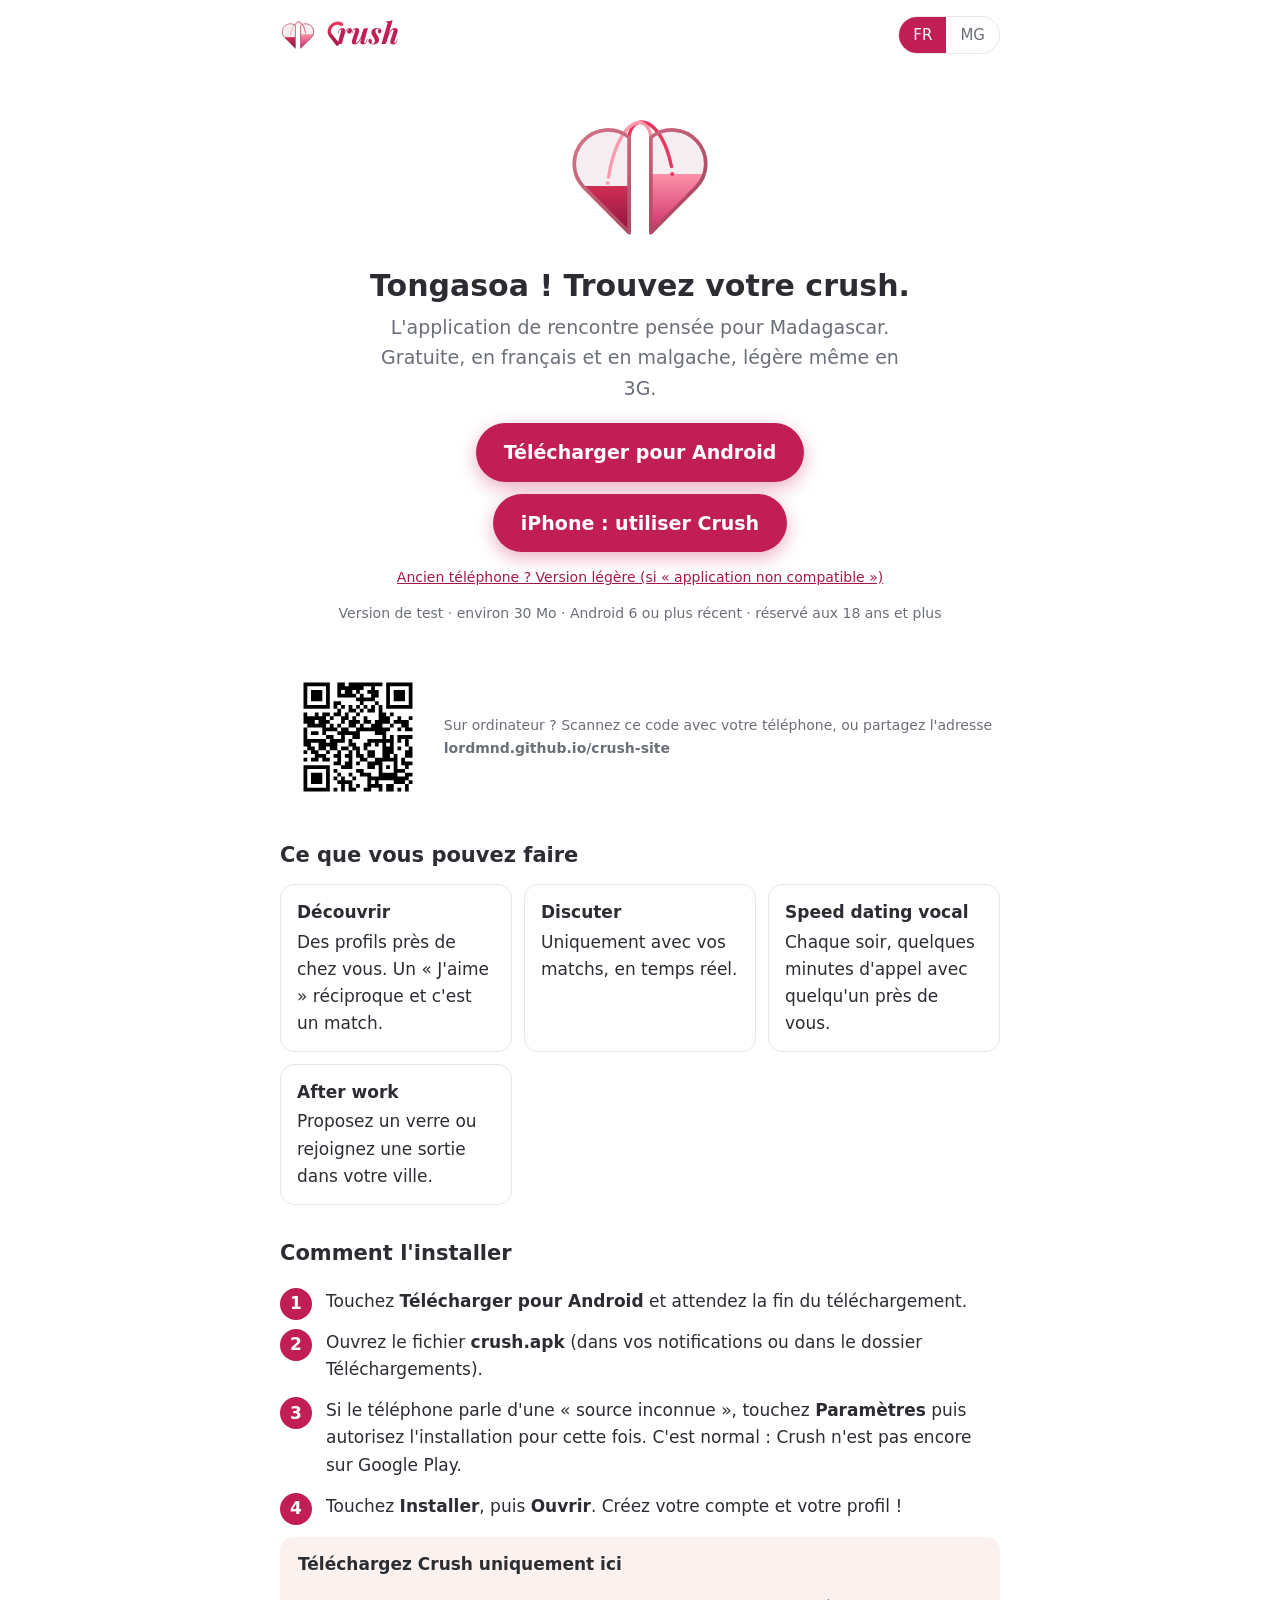
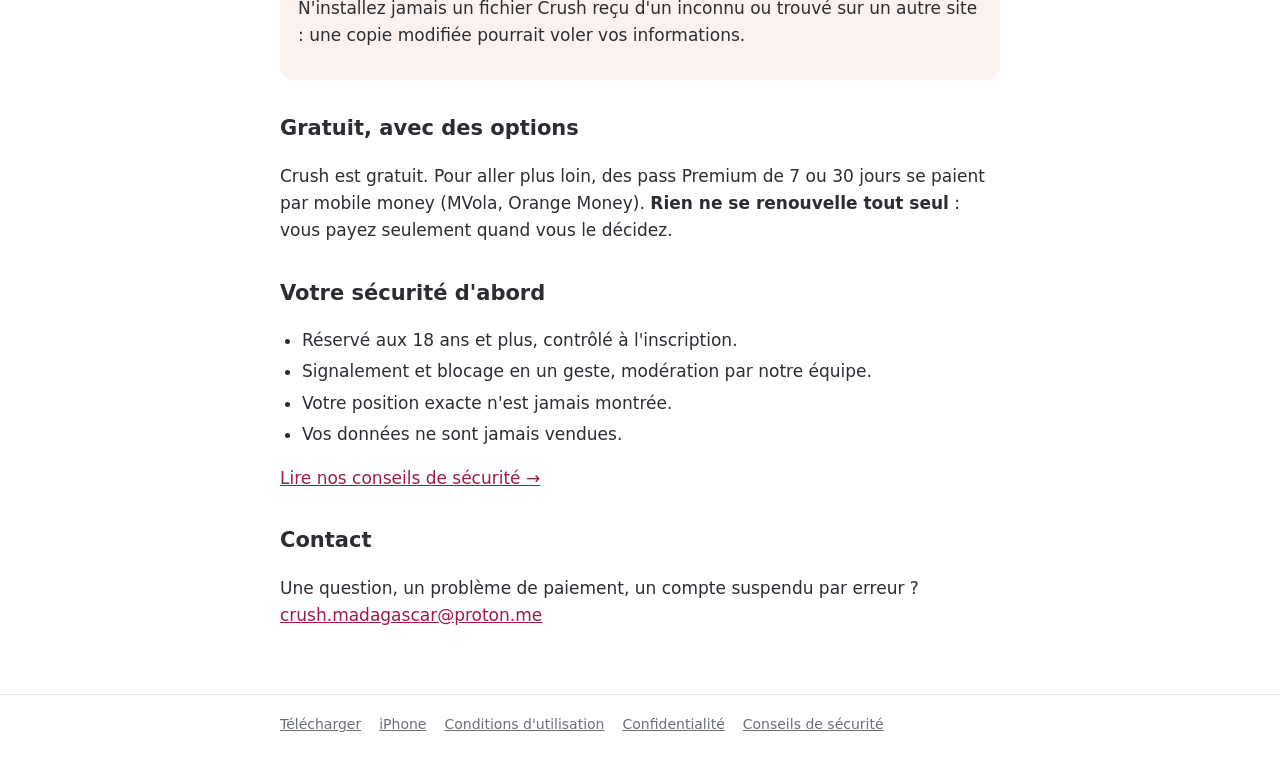
==== commit 9e29a2cf: "Version 40 et Crush pour iPhone (application web installable) Co-Authored-By: Claude Opus 5.5 <norep" ====
--- a/index.html
+++ b/index.html
@@ -70,6 +70,9 @@
   <a class="bouton" id="telecharger" href="telecharger/crush.apk">
     <span lang="fr">Télécharger pour Android</span><span lang="mg">Haka ho an'ny Android</span>
   </a>
+  <br><a class="bouton" id="iphone" href="iphone.html" style="margin-top:12px">
+    <span lang="fr">iPhone : utiliser Crush</span><span lang="mg">iPhone : hampiasa an'i Crush</span>
+  </a>
   <p class="petit"><a href="telecharger/crush-ancien-telephone.apk">
     <span lang="fr">Ancien téléphone ? Version légère (si « application non compatible »)</span>
     <span lang="mg">Finday taloha ? Dika maivana (raha « application non compatible »)</span></a></p>
@@ -139,9 +142,17 @@
 
 <footer><div class="interieur">
   <a href="index.html"><span lang="fr">Télécharger</span><span lang="mg">Haka</span></a>
+  <a href="iphone.html"><span lang="fr">iPhone</span><span lang="mg">iPhone</span></a>
   <a href="cgu.html"><span lang="fr">Conditions d'utilisation</span><span lang="mg">Fepetra fampiasana</span></a>
   <a href="confidentialite.html"><span lang="fr">Confidentialité</span><span lang="mg">Tsiambaratelo</span></a>
   <a href="securite.html"><span lang="fr">Conseils de sécurité</span><span lang="mg">Torohevitra fiarovana</span></a>
 </div></footer>
+<script>
+// Sur iPhone/iPad, le fichier Android ne sert à rien : on met le bouton iPhone en premier.
+if (/iPhone|iPad|iPod/.test(navigator.userAgent) || (navigator.platform === "MacIntel" && navigator.maxTouchPoints > 1)) {
+  var a = document.getElementById("telecharger"), i = document.getElementById("iphone");
+  if (a && i) { a.parentNode.insertBefore(i, a); a.style.display = "none"; }
+}
+</script>
 </body>
 </html>
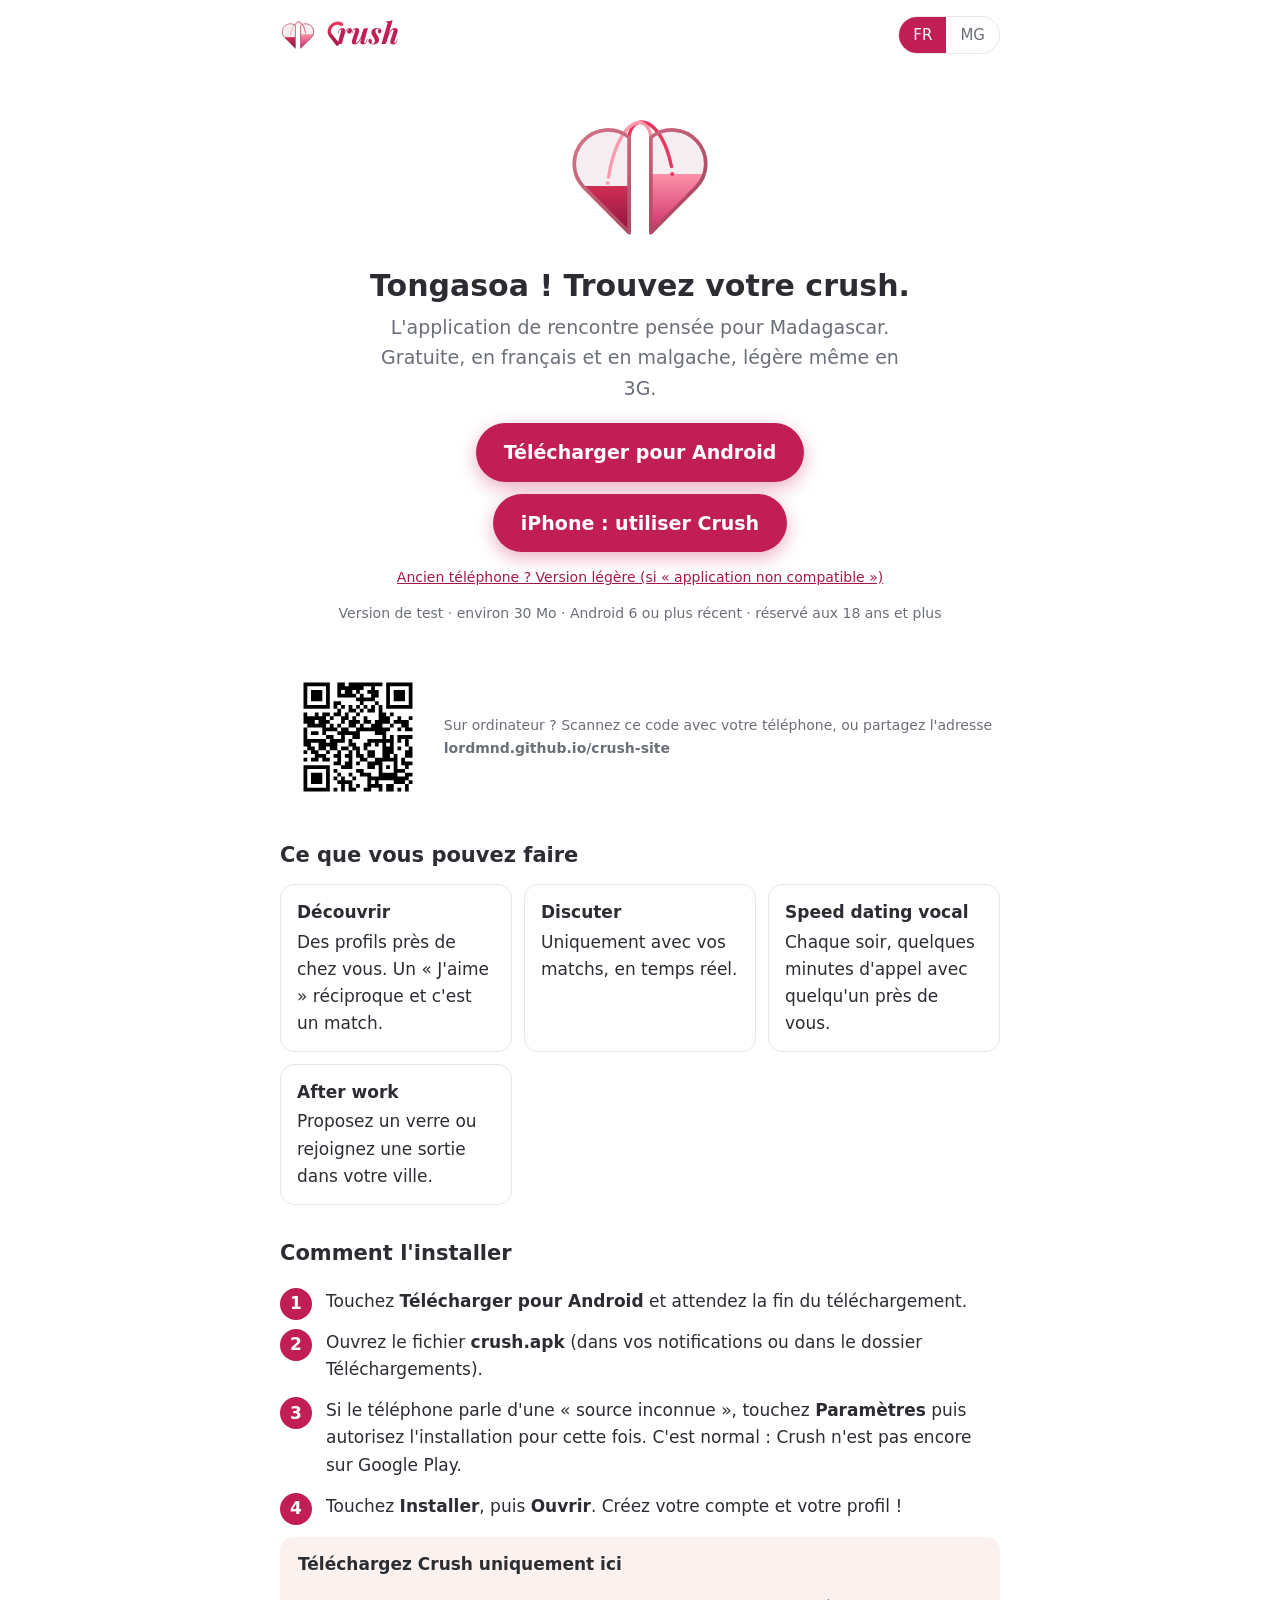
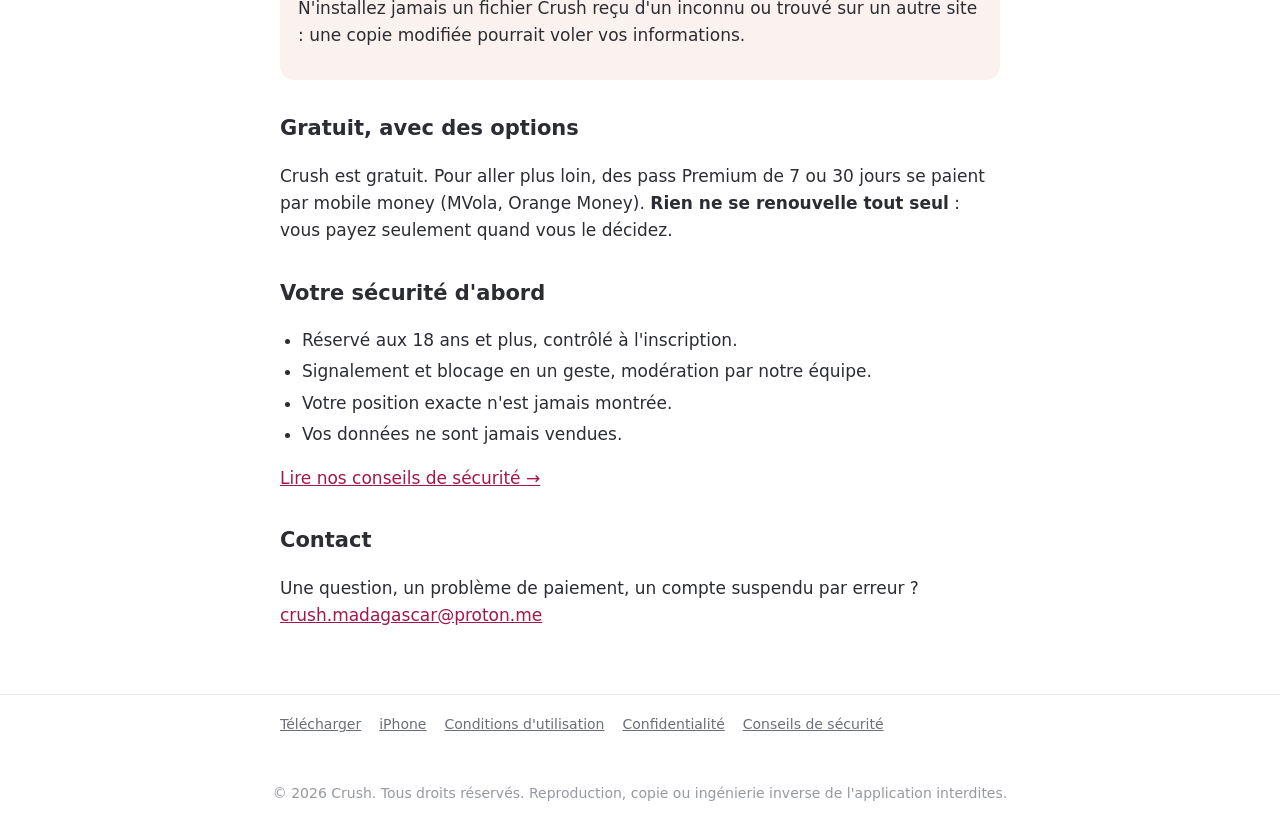
==== commit c1961844: "Licence propriétaire, mention © et article Propriété intellectuelle des CGU Co-Authored-By: Claude O" ====
--- a/index.html
+++ b/index.html
@@ -146,7 +146,9 @@
   <a href="cgu.html"><span lang="fr">Conditions d'utilisation</span><span lang="mg">Fepetra fampiasana</span></a>
   <a href="confidentialite.html"><span lang="fr">Confidentialité</span><span lang="mg">Tsiambaratelo</span></a>
   <a href="securite.html"><span lang="fr">Conseils de sécurité</span><span lang="mg">Torohevitra fiarovana</span></a>
-</div></footer>
+</div>
+<p class="petit" style="text-align:center;opacity:.7">© 2026 Crush. <span lang="fr">Tous droits réservés. Reproduction, copie ou ingénierie inverse de l'application interdites.</span><span lang="mg">Voatokana ny zo rehetra. Voarara ny maka tahaka na manova ny application.</span></p>
+</footer>
 <script>
 // Sur iPhone/iPad, le fichier Android ne sert à rien : on met le bouton iPhone en premier.
 if (/iPhone|iPad|iPod/.test(navigator.userAgent) || (navigator.platform === "MacIntel" && navigator.maxTouchPoints > 1)) {
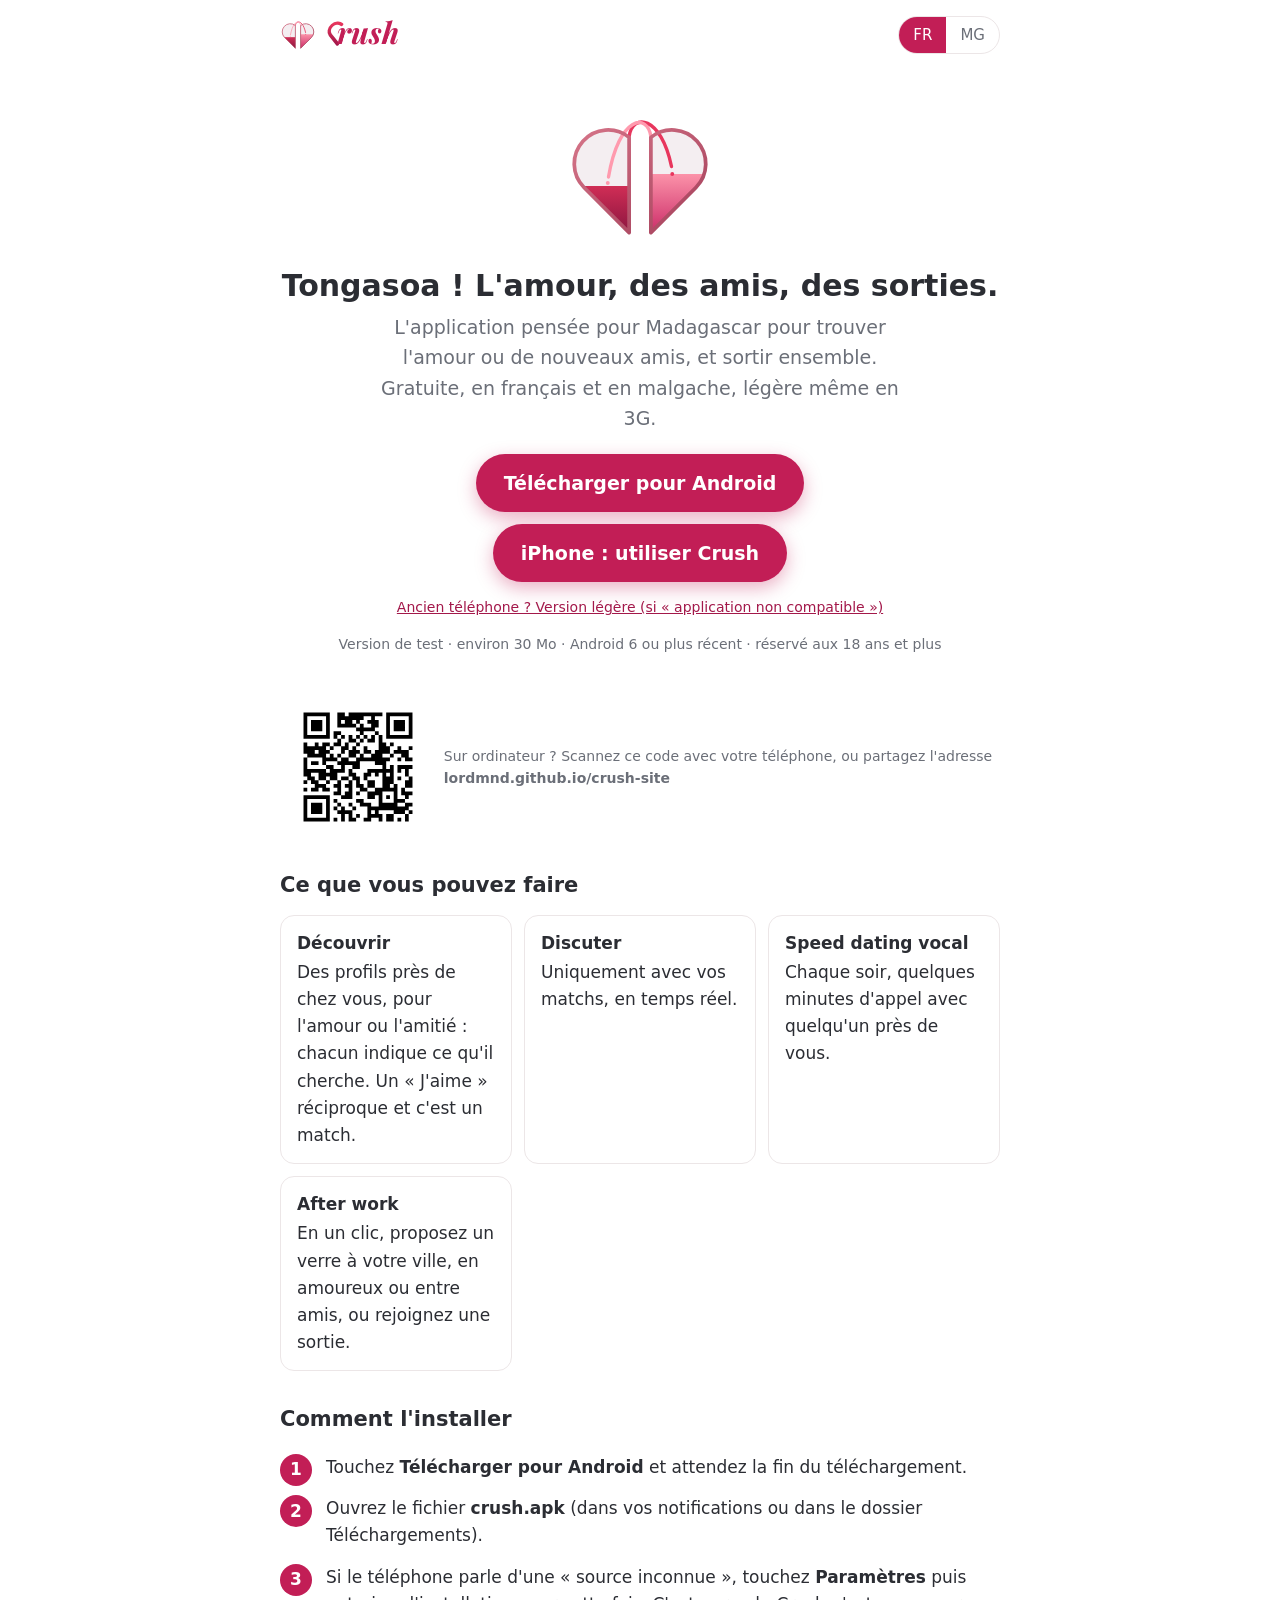
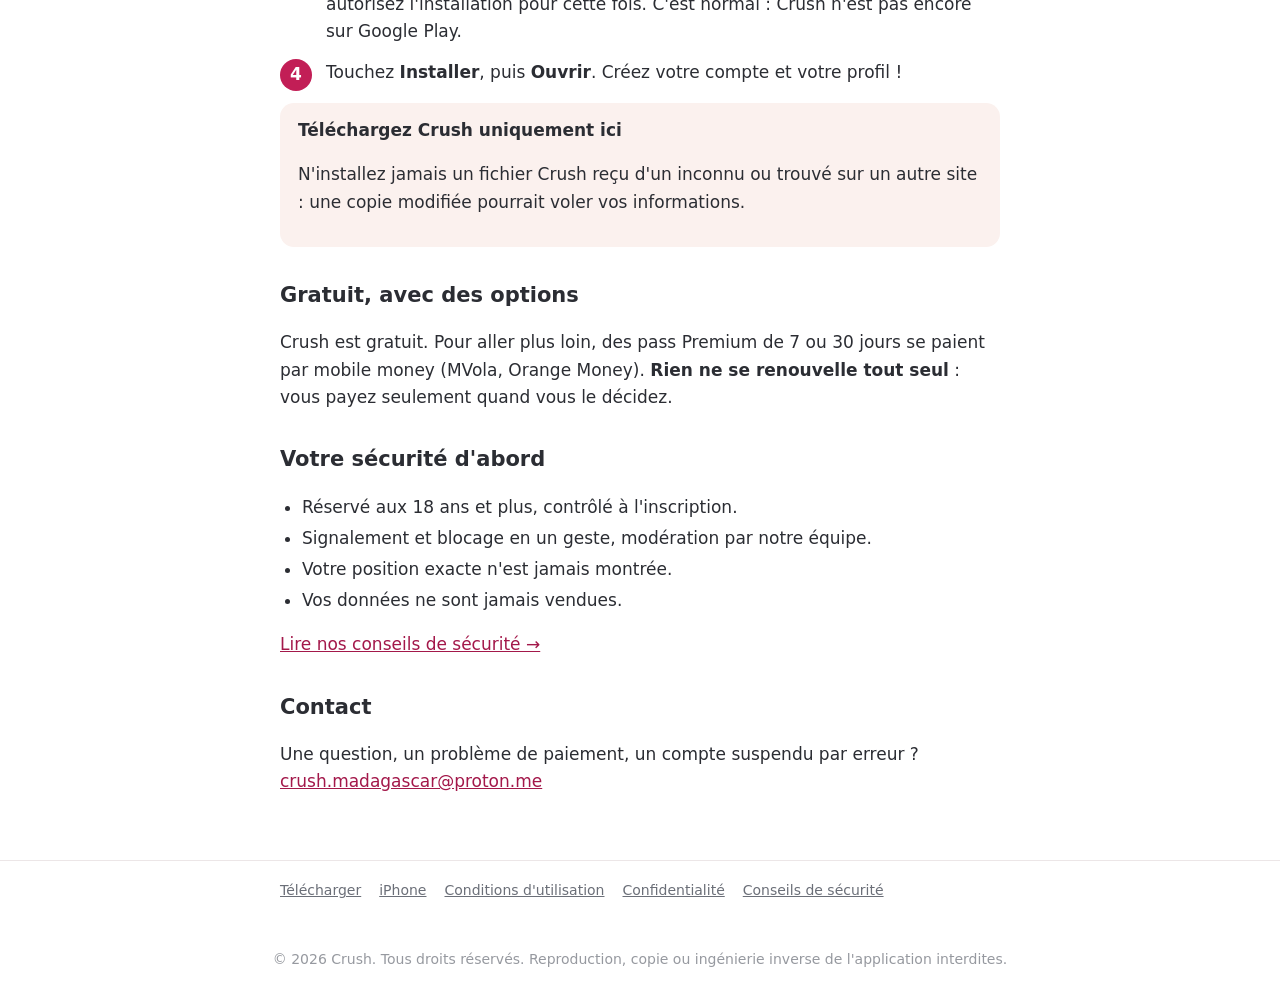
==== commit abd358e2: "Version 44 : After work en un clic, amour et amitié Co-Authored-By: Claude Opus 5.5 <noreply@anthrop" ====
--- a/index.html
+++ b/index.html
@@ -3,12 +3,12 @@
 <head>
 <meta charset="utf-8">
 <meta name="viewport" content="width=device-width, initial-scale=1">
-<title>Crush — L'appli de rencontre de Madagascar</title>
-<meta name="titre-fr" content="Crush — L'appli de rencontre de Madagascar">
-<meta name="titre-mg" content="Crush — Application fihaonana eto Madagasikara">
-<meta name="description" content="Crush, l'application de rencontre pensée pour Madagascar. Gratuite, en français et en malgache. Téléchargez-la pour Android.">
+<title>Crush — Amour, amitié, sorties à Madagascar</title>
+<meta name="titre-fr" content="Crush — Amour, amitié, sorties à Madagascar">
+<meta name="titre-mg" content="Crush — Fitiavana, fisakaizana, fivoahana eto Madagasikara">
+<meta name="description" content="Crush, l'application pensée pour Madagascar pour trouver l'amour, se faire de nouveaux amis et sortir. Gratuite, en français et en malgache. Téléchargez-la pour Android.">
 <meta name="theme-color" content="#1E0816">
-<meta property="og:title" content="Crush — L'appli de rencontre de Madagascar">
+<meta property="og:title" content="Crush — Amour, amitié, sorties à Madagascar">
 <meta property="og:image" content="https://lordmnd.github.io/crush-site/logo-crush.png">
 <meta property="og:description" content="Gratuite, en français et en malgache. Téléchargez-la pour Android.">
 <link rel="icon" href="favicon.png">
@@ -62,10 +62,10 @@
 <path d="M96.5 43.2 A45 45 0 0 0 36.4 110 L96.5 170.1 Z" transform="translate(-11 4)" fill="none" stroke="url(#rheroo)" stroke-width="5" stroke-linejoin="round"></path>
 <path d="M103.5 43.2 A45 45 0 0 1 163.6 110 L103.5 170.1 Z" transform="translate(11 4)" fill="none" stroke="url(#rheroo)" stroke-width="5" stroke-linejoin="round"></path>
 </svg>
-  <h1><span lang="fr">Tongasoa ! Trouvez votre crush.</span><span lang="mg">Tongasoa ! Hitady ny crush-nao.</span></h1>
+  <h1><span lang="fr">Tongasoa ! L'amour, des amis, des sorties.</span><span lang="mg">Tongasoa ! Fitiavana, namana, fivoahana.</span></h1>
   <p class="accroche">
-    <span lang="fr">L'application de rencontre pensée pour Madagascar. Gratuite, en français et en malgache, légère même en 3G.</span>
-    <span lang="mg">Application fihaonana natao ho an'i Madagasikara. Maimaim-poana, amin'ny teny frantsay sy malagasy, maivana na dia amin'ny 3G aza.</span>
+    <span lang="fr">L'application pensée pour Madagascar pour trouver l'amour ou de nouveaux amis, et sortir ensemble. Gratuite, en français et en malgache, légère même en 3G.</span>
+    <span lang="mg">Application natao ho an'i Madagasikara hitadiavana fitiavana na namana vaovao, sy hivoahana miaraka. Maimaim-poana, amin'ny teny frantsay sy malagasy, maivana na dia amin'ny 3G aza.</span>
   </p>
   <a class="bouton" id="telecharger" href="telecharger/crush.apk">
     <span lang="fr">Télécharger pour Android</span><span lang="mg">Haka ho an'ny Android</span>
@@ -91,8 +91,8 @@
 <h2><span lang="fr">Ce que vous pouvez faire</span><span lang="mg">Izay azonao atao</span></h2>
 <div class="grille">
   <div class="carte"><strong><span lang="fr">Découvrir</span><span lang="mg">Hijery</span></strong>
-    <span lang="fr">Des profils près de chez vous. Un « J'aime » réciproque et c'est un match.</span>
-    <span lang="mg">Mombamomba olona akaiky anao. Raha samy manindry « Tiako » dia match.</span></div>
+    <span lang="fr">Des profils près de chez vous, pour l'amour ou l'amitié : chacun indique ce qu'il cherche. Un « J'aime » réciproque et c'est un match.</span>
+    <span lang="mg">Mombamomba olona akaiky anao, ho an'ny fitiavana na fisakaizana. Raha samy manindry « Tiako » dia match.</span></div>
   <div class="carte"><strong><span lang="fr">Discuter</span><span lang="mg">Hiresaka</span></strong>
     <span lang="fr">Uniquement avec vos matchs, en temps réel.</span>
     <span lang="mg">Amin'ireo nifanaraka taminao ihany, mivantana.</span></div>
@@ -100,8 +100,8 @@
     <span lang="fr">Chaque soir, quelques minutes d'appel avec quelqu'un près de vous.</span>
     <span lang="mg">Isak'alina, antso minitra vitsy amin'olona akaiky anao.</span></div>
   <div class="carte"><strong>After work</strong>
-    <span lang="fr">Proposez un verre ou rejoignez une sortie dans votre ville.</span>
-    <span lang="mg">Manasa hisotro na manatevina fivoahana ao an-tanànanao.</span></div>
+    <span lang="fr">En un clic, proposez un verre à votre ville, en amoureux ou entre amis, ou rejoignez une sortie.</span>
+    <span lang="mg">Indray tsindry monja, manasa hisotro ao an-tanànanao, miaraka amin'ny olon-tianao na namana, na manatevina fivoahana.</span></div>
 </div>
 
 <h2><span lang="fr">Comment l'installer</span><span lang="mg">Ahoana ny fametrahana azy</span></h2>
